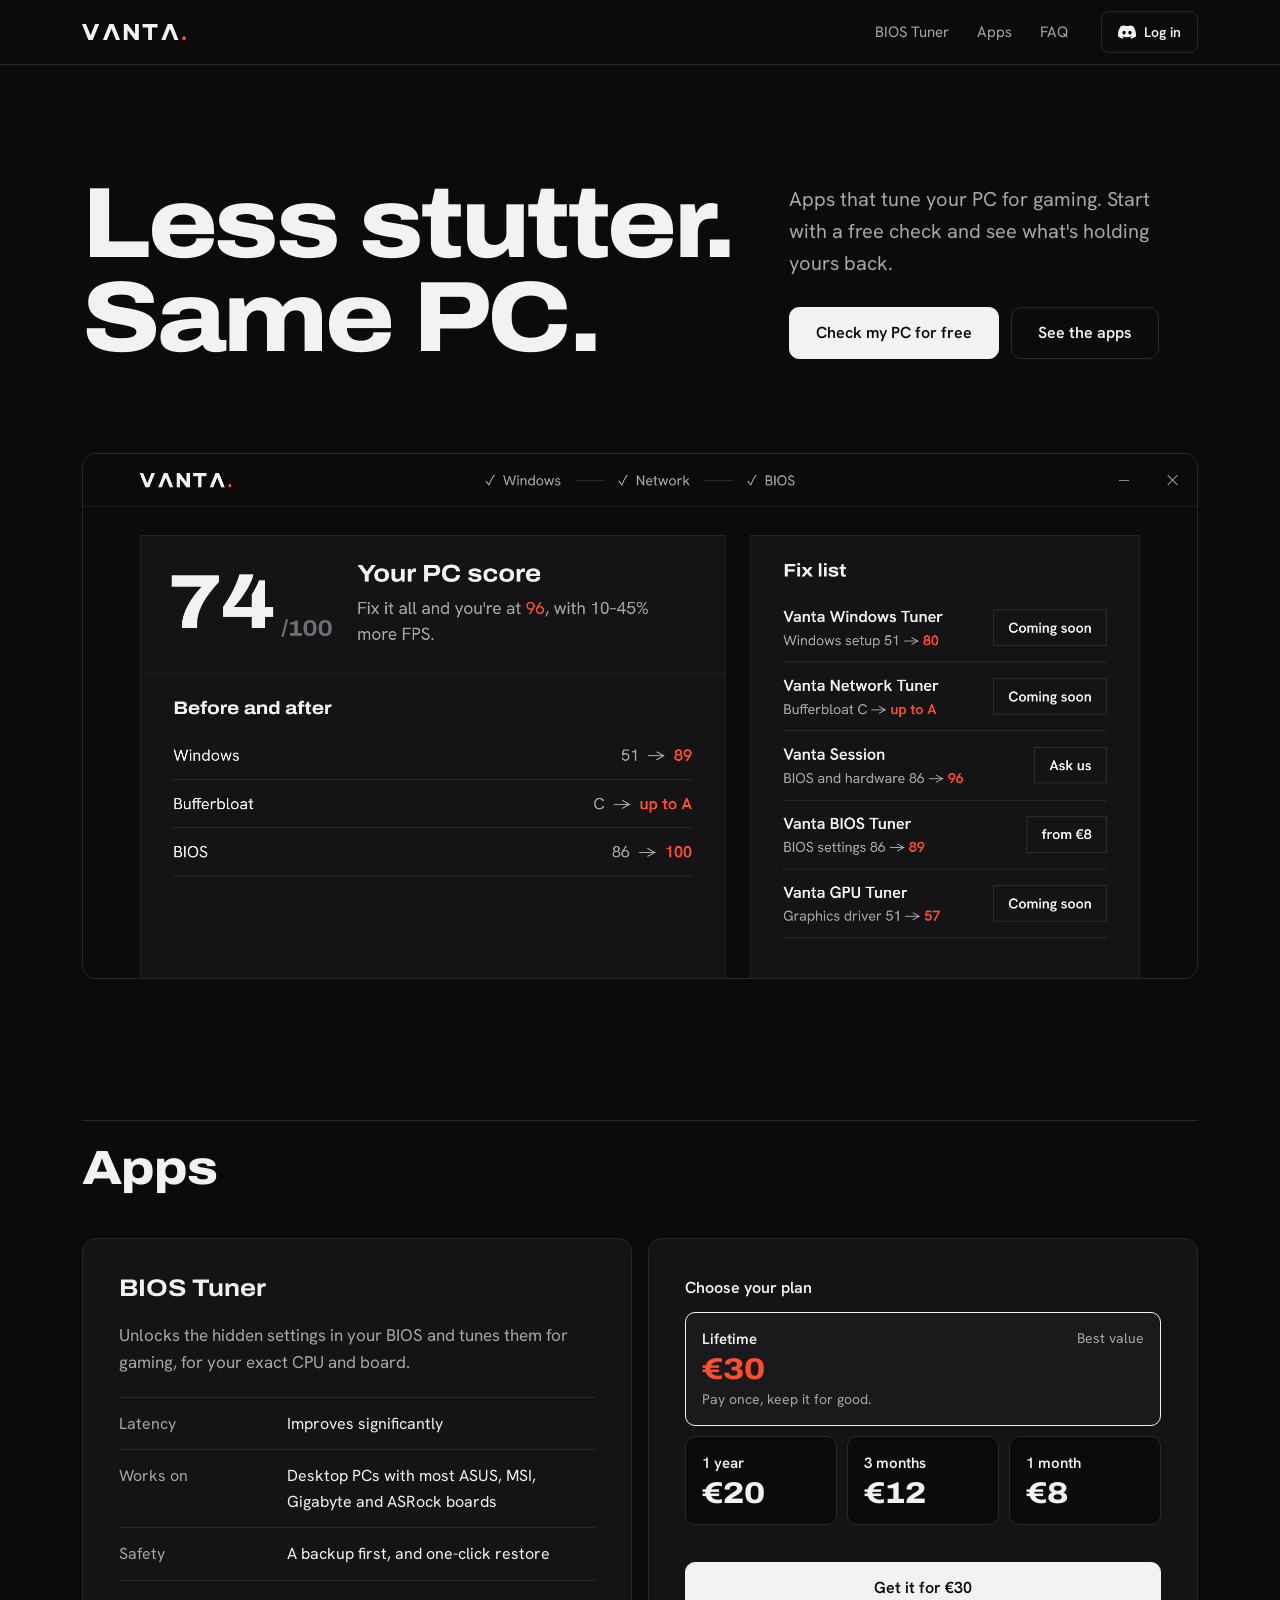
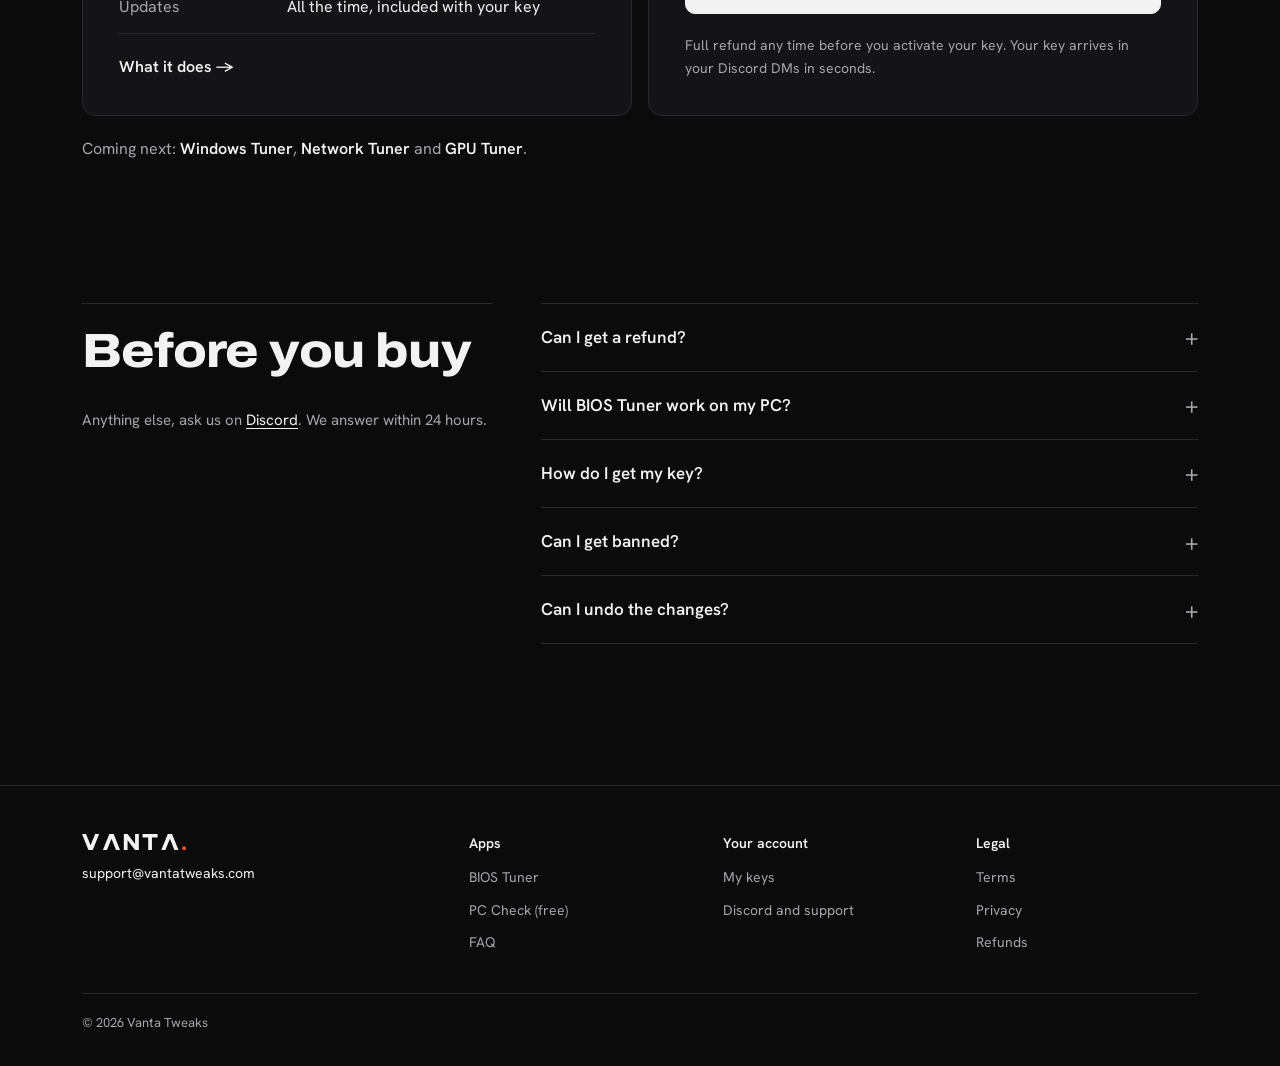
==== index.html @ f8320856 "vantatweaks.com" ====
<!doctype html>
<html lang="en">
<head>
  <meta charset="utf-8">
  <meta name="viewport" content="width=device-width, initial-scale=1">
  <title>Vanta Tweaks: Less stutter. Same PC.</title>
  <meta name="description" content="Vanta tunes your BIOS, Windows and network for gaming. Start with a free check of your PC.">
  <meta name="theme-color" content="#0B0B0C">
  <link rel="canonical" href="https://vantatweaks.com/">
  <meta property="og:type" content="website">
  <meta property="og:site_name" content="Vanta Tweaks">
  <meta property="og:url" content="https://vantatweaks.com/">
  <meta property="og:title" content="Less stutter. Same PC.">
  <meta property="og:description" content="We tune your BIOS, Windows and network for gaming. Free PC Check, BIOS Tuner from €8.">
  <meta property="og:image" content="https://vantatweaks.com/img/og.png">
  <meta property="og:image:width" content="1200">
  <meta property="og:image:height" content="630">
  <meta property="og:image:alt" content="Vanta Tweaks: Less stutter. Same PC.">
  <meta name="twitter:card" content="summary_large_image">
  <link rel="icon" href="/favicon.svg" type="image/svg+xml">
  <link rel="icon" href="/favicon-48.png" sizes="48x48" type="image/png">
  <link rel="apple-touch-icon" href="/apple-touch-icon.png">
  <link rel="preload" href="/fonts/archivo-extrabold.ttf" as="font" type="font/ttf" crossorigin>
  <link rel="stylesheet" href="styles.css?v=16">
  <script type="application/ld+json">
{
 "@context": "https://schema.org",
 "@graph": [
  {
   "@type": "Organization",
   "@id": "https://vantatweaks.com/#org",
   "name": "Vanta Tweaks",
   "url": "https://vantatweaks.com/",
   "logo": "https://vantatweaks.com/apple-touch-icon.png",
   "email": "support@vantatweaks.com",
   "sameAs": [
    "https://discord.gg/vantatweaks"
   ]
  },
  {
   "@type": "WebSite",
   "name": "Vanta Tweaks",
   "url": "https://vantatweaks.com/",
   "publisher": {
    "@id": "https://vantatweaks.com/#org"
   }
  },
  {
   "@type": "SoftwareApplication",
   "name": "Vanta BIOS Tuner",
   "operatingSystem": "Windows 10, Windows 11",
   "applicationCategory": "UtilitiesApplication",
   "description": "Tunes hidden BIOS settings for your exact CPU and board, with a backup and one-click restore.",
   "image": "https://vantatweaks.com/img/bios-tuner.png",
   "publisher": {
    "@id": "https://vantatweaks.com/#org"
   },
   "offers": [
    {
     "@type": "Offer",
     "name": "1 month",
     "price": "8.00",
     "priceCurrency": "EUR",
     "url": "https://vantatweaks.com/#shop"
    },
    {
     "@type": "Offer",
     "name": "3 months",
     "price": "12.00",
     "priceCurrency": "EUR",
     "url": "https://vantatweaks.com/#shop"
    },
    {
     "@type": "Offer",
     "name": "1 year",
     "price": "20.00",
     "priceCurrency": "EUR",
     "url": "https://vantatweaks.com/#shop"
    },
    {
     "@type": "Offer",
     "name": "Lifetime",
     "price": "30.00",
     "priceCurrency": "EUR",
     "url": "https://vantatweaks.com/#shop"
    }
   ]
  },
  {
   "@type": "SoftwareApplication",
   "name": "Vanta PC Check",
   "operatingSystem": "Windows 10, Windows 11",
   "applicationCategory": "UtilitiesApplication",
   "description": "A free check of your Windows setup, network and BIOS for gaming. Reads only, changes nothing.",
   "image": "https://vantatweaks.com/img/pc-check.png",
   "publisher": {
    "@id": "https://vantatweaks.com/#org"
   },
   "offers": {
    "@type": "Offer",
    "price": "0",
    "priceCurrency": "EUR"
   }
  },
  {
   "@type": "FAQPage",
   "mainEntity": [
    {
     "@type": "Question",
     "name": "Can I get a refund?",
     "acceptedAnswer": {
      "@type": "Answer",
      "text": "Yes. Until you activate your key in the app, you get a full refund, no questions asked."
     }
    },
    {
     "@type": "Question",
     "name": "Will BIOS Tuner work on my PC?",
     "acceptedAnswer": {
      "@type": "Answer",
      "text": "It works on desktop PCs with an AMI BIOS, which is most boards from ASUS, MSI, Gigabyte and ASRock. Most laptops lock their BIOS. The free PC Check tells you for sure, or ask us on Discord: we answer within 24 hours."
     }
    },
    {
     "@type": "Question",
     "name": "How do I get my key?",
     "acceptedAnswer": {
      "@type": "Answer",
      "text": "Log in with Discord and pay. Your key arrives in your Discord DMs within seconds, and it's always under \"My keys\" on this site."
     }
    },
    {
     "@type": "Question",
     "name": "Can I get banned?",
     "acceptedAnswer": {
      "@type": "Answer",
      "text": "Our apps change your PC's settings, never your games, and they warn you before any change an anti-cheat cares about."
     }
    },
    {
     "@type": "Question",
     "name": "Can I undo the changes?",
     "acceptedAnswer": {
      "@type": "Answer",
      "text": "Yes. Every app saves a backup before it changes anything and puts it back in one click."
     }
    }
   ]
  }
 ]
}
  </script>
</head>
<body>
<a class="skip" href="#main">Skip to content</a>

<header class="top">
  <div class="wrap top__bar">
    <a class="logo" href="/" aria-label="Vanta Tweaks home"><svg viewBox="0 0 388 60" aria-hidden="true"><path fill="currentColor" d="M0 0H15L32 42L49 0H64L40 60H24Z M102 0H118L142 60H127L110 18L93 60H78Z M156 0H170L198 37V0H212V60H198L170 23V60H156Z M226 0H282V13H261V60H247V13H226Z M320 0H336L360 60H345L328 18L311 60H296Z"/><circle fill="#FF4D2E" cx="381" cy="53" r="7"/></svg></a>
    <nav class="top__nav" aria-label="Main">
      <a href="/bios-tuner">BIOS Tuner</a>
      <a href="#shop">Apps</a>
      <a href="#faq">FAQ</a>
    </nav>
    <div class="who" data-who><button class="btn btn--ghost btn--small btn--discord" type="button" data-login>Log in</button></div>
  </div>
</header>

<main id="main">

  <!-- The promise, then the real app. No frame or effects: the app's own design is the picture. -->
  <section class="wrap hero">
    <h1 class="display">Less stutter.<br>Same PC.</h1>
    <div class="hero__side">
      <p class="lead">Apps that tune your PC for gaming. Start with a free check and see what's holding yours back.</p>
      <div class="hero__actions">
        <a class="btn btn--primary" href="https://github.com/vanta-tweaks/download/releases/latest/download/VantaPCCheck.exe" data-get-check>Check my PC for free</a>
        <a class="btn btn--ghost" href="#shop">See the apps</a>
      </div>
    </div>
    <figure class="shot">
      <img src="img/pc-check.png?v=4" alt="Vanta PC Check on a sample PC: a score of 74 out of 100, before and after for Windows, network and BIOS, and the Vanta app that fixes each part" width="2200" height="1480">
    </figure>
  </section>

  <!-- Shop: what BIOS Tuner is on the left, the plans on the right -->
  <section class="wrap section" id="shop">
    <h2 class="h1 section__title">Apps</h2>
    <div class="buy">
      <div class="box buy__about">
        <h3 class="h2">BIOS Tuner</h3>
        <p>Unlocks the hidden settings in your BIOS and tunes them for gaming, for your exact CPU and board.</p>
        <dl class="facts">
          <div><dt>Latency</dt><dd>Improves significantly</dd></div>
          <div><dt>Works on</dt><dd>Desktop PCs with most ASUS, MSI, Gigabyte and ASRock boards</dd></div>
          <div><dt>Safety</dt><dd>A backup first, and one-click restore</dd></div>
          <div><dt>Updates</dt><dd>All the time, included with your key</dd></div>
        </dl>
        <a class="link" href="/bios-tuner">What it does →</a>
      </div>
      <form class="box buy__plans" data-plans>
        <fieldset class="plans">
          <legend>Choose your plan</legend>
          <label class="plan plan--best">
            <input type="radio" name="plan" value="bios-life" data-price="30" checked>
            <span class="plan__badge">Best value</span>
            <span class="plan__len">Lifetime</span><span class="plan__price">€30</span><span class="plan__sub">Pay once, keep it for good.</span>
          </label>
          <label class="plan">
            <input type="radio" name="plan" value="bios-1y" data-price="20">
            <span class="plan__len">1 year</span><span class="plan__price">€20</span>
          </label>
          <label class="plan">
            <input type="radio" name="plan" value="bios-3m" data-price="12">
            <span class="plan__len">3 months</span><span class="plan__price">€12</span>
          </label>
          <label class="plan">
            <input type="radio" name="plan" value="bios-1m" data-price="8">
            <span class="plan__len">1 month</span><span class="plan__price">€8</span>
          </label>
        </fieldset>
        <a class="btn btn--primary btn--block" href="/buy?sku=bios-life" data-buy>Get it for <span data-total>€30</span></a>
        <p class="buy__note">Full refund any time before you activate your key. Your key arrives in your Discord DMs in seconds.</p>
      </form>
    </div>
    <p class="next-apps">Coming next: <strong>Windows Tuner</strong>, <strong>Network Tuner</strong> and <strong>GPU Tuner</strong>.</p>
  </section>

  <!-- Reviews: buyers leave them with /review in our Discord and staff approve them. Hidden until there's at least one
       approved review (script.js), so the page never shows an empty section. -->
  <section class="wrap section" id="reviews" hidden>
    <h2 class="h1 section__title">Reviews</h2>
    <p class="lead" data-review-summary></p>
    <div class="reviews" data-reviews></div>
  </section>

  <section class="wrap section faq-section" id="faq">
    <div>
      <h2 class="h1 section__title">Before you buy</h2>
      <p class="fine">Anything else, ask us on <a href="https://discord.gg/vantatweaks">Discord</a>. We answer within 24 hours.</p>
    </div>
    <div class="faq">
      <details>
        <summary>Can I get a refund?</summary>
        <p>Yes. Until you activate your key in the app, you get a full refund, no questions asked.</p>
      </details>
      <details>
        <summary>Will BIOS Tuner work on my PC?</summary>
        <p>It works on desktop PCs with an AMI BIOS, which is most boards from ASUS, MSI, Gigabyte and ASRock. Most laptops lock their BIOS. The free PC Check tells you for sure, or ask us on Discord: we answer within 24 hours.</p>
      </details>
      <details>
        <summary>How do I get my key?</summary>
        <p>Log in with Discord and pay. Your key arrives in your Discord DMs within seconds, and it's always under "My keys" on this site.</p>
      </details>
      <details>
        <summary>Can I get banned?</summary>
        <p>Our apps change your PC's settings, never your games, and they warn you before any change an anti-cheat cares about.</p>
      </details>
      <details>
        <summary>Can I undo the changes?</summary>
        <p>Yes. Every app saves a backup before it changes anything and puts it back in one click.</p>
      </details>
    </div>
  </section>

</main>

<!-- On phones: a small bar with the way to buy, once you're past the top and until the shop is on screen -->
<div class="dock" data-dock>
  <span><strong>BIOS Tuner</strong>, lifetime €30</span>
  <a class="btn btn--primary btn--small" href="#shop">See plans</a>
</div>

<footer class="foot">
  <div class="wrap foot__grid">
    <div class="foot__brand">
      <a class="logo" href="/" aria-label="Vanta Tweaks home"><svg viewBox="0 0 388 60" aria-hidden="true"><path fill="currentColor" d="M0 0H15L32 42L49 0H64L40 60H24Z M102 0H118L142 60H127L110 18L93 60H78Z M156 0H170L198 37V0H212V60H198L170 23V60H156Z M226 0H282V13H261V60H247V13H226Z M320 0H336L360 60H345L328 18L311 60H296Z"/><circle fill="#FF4D2E" cx="381" cy="53" r="7"/></svg></a>
      <p><a href="mailto:support@vantatweaks.com">support@vantatweaks.com</a></p>
    </div>
    <nav aria-label="Apps">
      <h2>Apps</h2>
      <a href="/bios-tuner">BIOS Tuner</a>
      <a href="https://github.com/vanta-tweaks/download/releases/latest/download/VantaPCCheck.exe">PC Check (free)</a>
      <a href="/#faq">FAQ</a>
    </nav>
    <nav aria-label="Your account">
      <h2>Your account</h2>
      <a href="/account">My keys</a>
      <a href="https://discord.gg/vantatweaks">Discord and support</a>
    </nav>
    <nav aria-label="Legal">
      <h2>Legal</h2>
      <a href="/terms">Terms</a>
      <a href="/privacy">Privacy</a>
      <a href="/refunds">Refunds</a>
    </nav>
  </div>
  <div class="wrap foot__bar">
    <span>© 2026 Vanta Tweaks</span>
  </div>
</footer>

<!-- On a phone, "Check my PC" explains that it runs on a PC instead of starting a download that can't run -->
<dialog class="sheet" id="on-pc" aria-labelledby="on-pc-title">
  <h2 class="h2" id="on-pc-title">Open this on your Windows PC</h2>
  <p>The PC Check runs on Windows. Open vantatweaks.com on your PC, or join the Discord and get it there.</p>
  <div class="sheet__actions">
    <button class="btn btn--primary" type="button" data-copy>Copy link</button>
    <a class="btn btn--ghost" href="https://discord.gg/vantatweaks">Join Discord</a>
  </div>
  <button class="sheet__close" type="button" aria-label="Close" data-close>×</button>
</dialog>

<script src="auth.js?v=4"></script>
<script src="script.js?v=11" defer></script>
</body>
</html>
---- styles.css ----
/* Vanta Tweaks. The site speaks the apps' language (vanta-design, DESIGN.md): off-black, boxes with clear lines, hairline
   rows, one white main button, and Infrared only for the logo dot and one payoff per screen. No glow, gradients or glass. */
/* The same font files as the apps (fonts/, OFL licensed), served from this site: nothing loads from Google */
@font-face { font-family: "Archivo"; src: url("fonts/archivo-bold.ttf") format("truetype"); font-weight: 700; font-display: swap; }
@font-face { font-family: "Archivo"; src: url("fonts/archivo-extrabold.ttf") format("truetype"); font-weight: 800 900; font-display: swap; }
@font-face { font-family: "Hanken Grotesk"; src: url("fonts/hanken-regular.ttf") format("truetype"); font-weight: 400 500; font-display: swap; }
@font-face { font-family: "Hanken Grotesk"; src: url("fonts/hanken-semibold.ttf") format("truetype"); font-weight: 600 700; font-display: swap; }
:root {
  --void: #0B0B0C;
  --surface: #141416;
  --raised: #1A1A1D;   /* the selected card */
  --line: #2A2A2E;
  --soft: #A6A6AB;     /* secondary text */
  --muted: #8A8A8E;    /* small labels */
  --paper: #F2F2F2;
  --red: #FF4D2E;      /* the logo dot and one payoff per screen, never a warning */
  --ok: #3DDC84;
  --warn: #FFB020;
  --display: "Archivo", system-ui, sans-serif;
  --text: "Hanken Grotesk", system-ui, sans-serif;
  --gutter: 16px;
  --radius: 14px;
  --discord: url("data:image/svg+xml,%3Csvg xmlns='http://www.w3.org/2000/svg' viewBox='0 0 24 24'%3E%3Cpath d='M20.317 4.37a19.79 19.79 0 0 0-4.885-1.515.074.074 0 0 0-.079.037c-.21.375-.444.865-.608 1.25a18.27 18.27 0 0 0-5.487 0 12.64 12.64 0 0 0-.617-1.25.077.077 0 0 0-.079-.037A19.74 19.74 0 0 0 3.677 4.37a.07.07 0 0 0-.032.027C.533 9.046-.32 13.58.099 18.057a.082.082 0 0 0 .031.057 19.9 19.9 0 0 0 5.993 3.03.078.078 0 0 0 .084-.028c.462-.63.874-1.295 1.226-1.994a.076.076 0 0 0-.041-.106 13.1 13.1 0 0 1-1.872-.892.077.077 0 0 1-.008-.128c.126-.094.252-.192.372-.291a.074.074 0 0 1 .078-.01c3.928 1.793 8.18 1.793 12.062 0a.074.074 0 0 1 .078.01c.12.098.246.198.373.292a.077.077 0 0 1-.006.127 12.3 12.3 0 0 1-1.873.892.077.077 0 0 0-.041.107c.36.698.772 1.362 1.225 1.993a.076.076 0 0 0 .084.028 19.84 19.84 0 0 0 6.002-3.03.077.077 0 0 0 .032-.054c.5-5.177-.838-9.674-3.549-13.66a.061.061 0 0 0-.031-.03zM8.02 15.33c-1.183 0-2.157-1.085-2.157-2.419 0-1.333.956-2.419 2.157-2.419 1.21 0 2.176 1.096 2.157 2.42 0 1.333-.956 2.418-2.157 2.418zm7.975 0c-1.183 0-2.157-1.085-2.157-2.419 0-1.333.955-2.419 2.157-2.419 1.21 0 2.176 1.096 2.157 2.42 0 1.333-.946 2.418-2.157 2.418z'/%3E%3C/svg%3E");
}
@media (min-width: 600px) { :root { --gutter: 32px; } }

*, *::before, *::after { box-sizing: border-box; }
[hidden] { display: none !important; }
html { scroll-behavior: smooth; scroll-padding-top: 80px; }
body {
  margin: 0;
  background: var(--void);
  color: var(--paper);
  font: 400 16px/1.6 var(--text);
  -webkit-font-smoothing: antialiased;
  overflow-x: hidden;
}
h1, h2, h3, p, ul, ol, dl, dd, figure, fieldset { margin: 0; }
img { display: block; max-width: 100%; height: auto; }
a { color: inherit; text-decoration: none; }
:focus-visible { outline: 2px solid var(--paper); outline-offset: 3px; border-radius: 6px; }

.wrap { width: 100%; max-width: 1180px; margin: 0 auto; padding: 0 var(--gutter); }
.skip { position: absolute; left: -999px; top: 8px; z-index: 50; background: var(--paper); color: var(--void); padding: 8px 12px; }
.skip:focus { left: 8px; }

/* Type: Archivo SemiExpanded for headings and big numbers, Hanken Grotesk for everything else */
.display, .h1, .h2, .h3, .plan__price { font-family: var(--display); font-stretch: 112%; }
.display { font-weight: 900; font-size: clamp(54px, 9vw, 100px); line-height: .94; letter-spacing: -.035em; }
.h1 { font-weight: 800; font-size: clamp(30px, 4.2vw, 48px); line-height: 1.05; letter-spacing: -.02em; text-wrap: balance; }
.h2 { font-weight: 700; font-size: 24px; line-height: 1.15; }
.h3 { font-weight: 700; font-size: 20px; line-height: 1.2; }
.lead { font-size: clamp(17px, 1.6vw, 20px); color: var(--soft); max-width: 34em; text-wrap: pretty; }
.eyebrow { font-size: 15px; color: var(--soft); }
.fine { color: var(--soft); font-size: 15px; }
.link { color: var(--paper); font-weight: 600; }
.link:hover { text-decoration: underline; text-underline-offset: 4px; }

/* Buttons: one white main button per screen, like the apps */
.btn {
  display: inline-flex; align-items: center; justify-content: center; gap: 8px;
  min-height: 52px; padding: 0 26px; border-radius: 10px;
  font: 600 16px/1 var(--text); white-space: nowrap;
  border: 1px solid var(--line); cursor: pointer; color: var(--paper); background: none;
  transition: background .15s, border-color .15s, transform .1s;
}
.btn:active { transform: translateY(1px); }
.btn--primary { background: var(--paper); border-color: var(--paper); color: var(--void); }
.btn--primary:hover { background: #fff; border-color: #fff; }
.btn--ghost:hover { border-color: var(--soft); }
.btn--small { min-height: 42px; padding: 0 16px; font-size: 14px; border-radius: 8px; }
.btn--block { display: flex; width: 100%; }
.btn--discord::before { content: ""; width: 18px; height: 18px; flex: none; background: currentColor;
  -webkit-mask: var(--discord) center / contain no-repeat; mask: var(--discord) center / contain no-repeat; }

/* Header */
.top { position: sticky; top: 0; z-index: 20; background: var(--void); border-bottom: 1px solid var(--line); }
.top__bar { display: flex; align-items: center; gap: 32px; height: 64px; }
.logo { margin-right: auto; display: block; color: var(--paper); }
.logo svg { display: block; width: 104px; height: auto; }
.top__nav { display: none; gap: 28px; color: var(--soft); font-size: 15px; }
.top__nav a:hover { color: var(--paper); }
@media (min-width: 860px) { .top__nav { display: flex; } }

/* Logged in: your Discord name and a small menu */
.who { position: relative; }
.me { display: flex; align-items: center; gap: 10px; height: 42px; padding: 0 14px 0 6px; border: 1px solid var(--line); border-radius: 999px;
  background: var(--surface); color: var(--paper); font: 600 14px var(--text); cursor: pointer; }
.me:hover, .me[aria-expanded="true"] { border-color: var(--soft); }
.me img { width: 30px; height: 30px; border-radius: 50%; }
.me span { max-width: 14ch; overflow: hidden; text-overflow: ellipsis; white-space: nowrap; }
.menu { position: absolute; right: 0; top: calc(100% + 8px); min-width: 190px; padding: 6px; display: grid;
  border: 1px solid var(--line); border-radius: 12px; background: var(--raised); }
.menu a, .menu button { padding: 10px 12px; border: 0; border-radius: 8px; background: none; color: var(--paper); font: 500 15px var(--text); text-align: left; cursor: pointer; }
.menu a:hover, .menu button:hover { background: var(--surface); }
.menu button { color: var(--soft); }

/* Home: the promise, left-aligned, then the real app at full width. The app's own design is the picture. */
.hero { padding-top: clamp(56px, 9vw, 112px); display: grid; gap: 24px; }
.hero__side { display: grid; gap: 28px; justify-items: start; }
.hero .lead { max-width: 30em; }
.hero__actions { display: flex; flex-wrap: wrap; gap: 12px; }
.shot { margin-top: clamp(32px, 5vw, 64px); border: 1px solid var(--line); border-radius: var(--radius); overflow: hidden; background: var(--surface); }
/* cut just under the app's lists: its empty lower half and the Back bar add nothing here */
@media (min-width: 700px) { .shot { aspect-ratio: 2.12; } .shot img { width: 100%; height: 100%; object-fit: cover; object-position: top; } }
/* wide screens: the headline on the left, the sentence and buttons on the right, sitting on its last line */
@media (min-width: 1240px) {
  .hero { grid-template-columns: auto 1fr; column-gap: 56px; align-items: end; }
  .hero__side { padding-bottom: 6px; }
  .shot { grid-column: 1 / -1; }
}
@media (max-width: 699px) {
  .hero__actions { width: 100%; }
  .hero__actions .btn { flex: 1 1 100%; }
  /* on a phone, the score half of the app at a size you can read */
  .shot { aspect-ratio: 1.08; }
  .shot img { width: 190%; max-width: none; }
}
.thanks .hero__actions { justify-content: center; }

/* Sections: a hairline across, the title under it, everything on the same left edge */
.section { padding-top: clamp(88px, 11vw, 144px); }
.section__title { padding-top: 22px; border-top: 1px solid var(--line); margin-bottom: clamp(28px, 4vw, 44px); }

/* Shop: two boxes that start and end on the same lines, like the apps' result screen */
.buy { display: grid; gap: 16px; }
@media (min-width: 960px) { .buy { grid-template-columns: 1fr 1fr; } }
.buy > .box { padding: clamp(24px, 3vw, 36px); display: flex; flex-direction: column; gap: 20px; }
.buy__about > p { color: var(--soft); font-size: 17px; max-width: 30em; }
.buy__about .link { margin-top: auto; }
.facts > div { display: grid; grid-template-columns: 9.5em 1fr; gap: 16px; padding: 13px 0; border-bottom: 1px solid var(--line); }
.facts > div:first-child { border-top: 1px solid var(--line); }
.facts dt { color: var(--soft); }
@media (max-width: 480px) { .facts > div { grid-template-columns: 1fr; gap: 2px; } }
.plans { border: 0; padding: 0; display: grid; grid-template-columns: repeat(3, 1fr); gap: 10px; min-width: 0; }
.plans legend { padding: 0; margin-bottom: 12px; font-weight: 600; }
.plan { position: relative; display: grid; gap: 2px; padding: 14px 16px; border: 1px solid var(--line); border-radius: 10px; background: var(--void);
  cursor: pointer; transition: border-color .15s, background .15s; }
.plan--best { grid-column: 1 / -1; }   /* lifetime leads, the shorter plans sit under it */
.plan:hover { border-color: var(--soft); }
.plan input { position: absolute; opacity: 0; pointer-events: none; }
.plan:has(input:checked) { border-color: var(--paper); background: var(--raised); }
.plan:has(input:checked) .plan__price { color: var(--red); }   /* the payoff: what you'll pay */
.plan:has(input:focus-visible) { outline: 2px solid var(--paper); outline-offset: 3px; }
.plan__len { font-weight: 600; font-size: 15px; }
.plan__price { font-weight: 800; font-size: 30px; line-height: 1.1; transition: color .15s; }
.plan__sub { font-size: 14px; color: var(--soft); }
.plan__badge { position: absolute; top: 14px; right: 16px; font-size: 14px; color: var(--soft); }
.buy__plans .btn { margin-top: auto; gap: .3em; }
.buy__note { color: var(--soft); font-size: 14px; }
.pop { display: inline-block; animation: pop .35s ease; }
@keyframes pop { 40% { transform: scale(1.15); } }
@media (max-width: 480px) { .plan { padding: 12px; } .plan__price { font-size: 24px; } .plan--best .plan__price { font-size: 30px; } }
.next-apps { margin-top: 20px; color: var(--soft); }
.next-apps strong { color: var(--paper); font-weight: 600; }

/* FAQ: the title on the left, plain rows on the right */
.faq-section { display: grid; }
@media (min-width: 960px) { .faq-section { grid-template-columns: 1fr 1.6fr; column-gap: 48px; align-items: start; } }
.faq-section .fine { margin-top: -12px; margin-bottom: 28px; }
.faq-section .fine a { color: var(--paper); text-decoration: underline; text-underline-offset: 3px; }
.faq details { border-bottom: 1px solid var(--line); }
.faq details:first-child { border-top: 1px solid var(--line); }
.faq summary { display: flex; justify-content: space-between; align-items: center; gap: 16px; padding: 20px 0; cursor: pointer; list-style: none; font-weight: 600; font-size: 17px; }
.faq summary::-webkit-details-marker { display: none; }
.faq summary::after { content: "+"; flex: none; font: 400 24px/1 var(--text); color: var(--soft); transition: transform .2s; }
.faq details[open] summary::after { transform: rotate(45deg); }
.faq details p { padding: 0 0 22px; color: var(--soft); max-width: 40em; }

/* Boxes */
.box { background: var(--surface); border: 1px solid var(--line); border-radius: var(--radius); }

/* Reviews from /review in our Discord, approved by staff */
.reviews { display: grid; gap: 16px; }
@media (min-width: 760px) { .reviews { grid-template-columns: repeat(3, 1fr); } }
.review { margin: 0; padding: 24px; display: grid; gap: 12px; align-content: start; }
.review__stars { color: var(--paper); letter-spacing: .1em; font-size: 18px; }
.review blockquote { margin: 0; font-size: 16px; }
.review figcaption { color: var(--soft); }

/* Footer */
.foot { margin-top: clamp(88px, 11vw, 144px); border-top: 1px solid var(--line); color: var(--soft); font-size: 14px; }
.foot a:hover { color: var(--paper); }
.foot__grid { display: grid; gap: 32px; padding-top: 48px; padding-bottom: 40px; }
.foot__brand { display: grid; gap: 12px; align-content: start; max-width: 300px; }
.foot__brand a:not(.logo) { color: var(--paper); }
.foot nav { display: grid; gap: 10px; align-content: start; }
.foot nav h2 { margin: 0 0 4px; font: 600 14px var(--text); color: var(--paper); }
.foot__bar { display: flex; flex-wrap: wrap; justify-content: space-between; gap: 8px 16px; padding-top: 20px; padding-bottom: 32px; font-size: 13px;
  background: linear-gradient(var(--line), var(--line)) var(--gutter) 0 / calc(100% - 2 * var(--gutter)) 1px no-repeat; }
@media (min-width: 700px) { .foot__grid { grid-template-columns: 1.6fr 1fr 1fr 1fr; } }

/* Phone: "Open this on your PC" sheet */
.sheet { width: min(420px, calc(100% - 32px)); padding: 28px 24px 24px; border: 1px solid var(--line); border-radius: var(--radius); background: var(--surface); color: var(--paper); }
.sheet::backdrop { background: rgba(0, 0, 0, .7); }
.sheet p { margin-top: 10px; color: var(--soft); }
.sheet__actions { display: grid; gap: 10px; margin-top: 22px; }
.sheet__close { position: absolute; top: 10px; right: 12px; width: 36px; height: 36px; border: 0; background: none; color: var(--soft); font-size: 24px; cursor: pointer; }

/* On phones: a bar with the way to buy, after the top and until the shop is on screen (script.js) */
.dock { position: fixed; left: 12px; right: 12px; bottom: 12px; z-index: 30; display: flex; align-items: center; justify-content: space-between; gap: 12px;
  padding: 10px 10px 10px 16px; border: 1px solid var(--line); border-radius: 14px; background: var(--raised);
  font-size: 15px; color: var(--soft); transform: translateY(calc(100% + 24px)); visibility: hidden; transition: transform .3s ease, visibility .3s; }
.dock strong { color: var(--paper); }
.dock--on { transform: none; visibility: visible; }
@media (min-width: 700px) { .dock { display: none; } }

@media (prefers-reduced-motion: reduce) {
  html { scroll-behavior: auto; }
  .pop, .spinner { animation: none; }
}

/* Text pages: legal, and the explainers */
.prose { max-width: 720px; margin: 0 auto; padding-top: clamp(48px, 8vw, 96px); }
.prose h1 { margin-bottom: 8px; }
.prose h2 { font-family: var(--display); font-stretch: 112%; font-weight: 700; font-size: 20px; margin: 36px 0 10px; }
.prose p, .prose li { color: var(--soft); }
.prose p + p { margin-top: 12px; }
.prose ul { padding-left: 20px; display: grid; gap: 6px; margin-top: 10px; }
.prose strong { color: var(--paper); font-weight: 600; }
.prose a { color: var(--paper); text-decoration: underline; text-underline-offset: 3px; }
.prose .updated { color: var(--muted); font-size: 14px; }
/* An explainer, made to be read: bigger, brighter text than the legal pages */
.prose--read h2 { font-size: 24px; margin-top: 48px; }
.prose--read p { color: #C9C9CD; font-size: 18px; line-height: 1.7; }
.prose--read .intro { color: var(--paper); font-size: clamp(20px, 2.2vw, 24px); line-height: 1.5; margin-top: 16px; }
.prose--read .next-link { margin-top: 48px; font-weight: 600; }

/* Breadcrumbs on the inner pages */
.crumbs { display: flex; gap: 8px; margin-bottom: 20px; font-size: 14px; color: var(--soft); }
.crumbs a:hover { color: var(--paper); }
.crumbs [aria-current] { color: var(--paper); }

/* Buy and thank-you pages */
.thanks { max-width: 640px; margin: 0 auto; padding-top: clamp(56px, 9vw, 112px); text-align: center; }
.thanks > div { display: grid; gap: 18px; justify-items: center; }
.keybox { display: flex; align-items: center; gap: 12px; width: 100%; padding: 12px 12px 12px 18px; border: 1px solid var(--line); border-radius: 12px; background: var(--surface); }
.keybox code { flex: 1; font: 600 clamp(15px, 3.6vw, 19px)/1.3 ui-monospace, Consolas, monospace; letter-spacing: .04em; text-align: left; overflow-wrap: anywhere; }
.thanks .ends { color: var(--soft); font-size: 15px; }
.thanks .next { color: var(--soft); margin: 4px 0 8px; }
.thanks .next strong { color: var(--paper); }
.thanks .lead code { color: var(--paper); }
.spinner { width: 28px; height: 28px; border: 3px solid var(--line); border-top-color: var(--paper); border-radius: 50%; animation: spin .8s linear infinite; }
@keyframes spin { to { transform: rotate(360deg); } }
.plan-line { margin-top: -8px; font: 800 22px var(--display); font-stretch: 112%; color: var(--red); }
.agree { display: flex; gap: 12px; max-width: 30em; padding: 14px 16px; text-align: left; font-size: 15px; color: var(--soft);
  border: 1px solid var(--line); border-radius: 12px; background: var(--surface); cursor: pointer; transition: border-color .15s; }
.agree input { flex: none; width: 18px; height: 18px; margin: 2px 0 0; accent-color: var(--paper); cursor: pointer; }
.agree a { color: var(--paper); text-decoration: underline; text-underline-offset: 3px; }
.agree--need { border-color: var(--warn); }

/* My keys */
.account { max-width: 760px; margin: 0 auto; padding-top: clamp(48px, 8vw, 88px); display: grid; gap: 24px; }
.account__head { display: flex; align-items: center; gap: 18px; }
.account__head img { width: 64px; height: 64px; border-radius: 50%; border: 1px solid var(--line); }
.account__head p { color: var(--soft); }
.keys { display: grid; gap: 14px; }
.keycard { padding: 24px; display: grid; gap: 14px; }
.keycard__top { display: flex; flex-wrap: wrap; align-items: center; justify-content: space-between; gap: 10px; }
.keycard__ends { color: var(--soft); font-size: 15px; }
.keycard__actions { display: flex; flex-wrap: wrap; gap: 8px; }
.keycard__hint { color: var(--soft); font-size: 14px; }
.status { font-size: 14px; font-weight: 600; padding: 3px 10px; border-radius: 999px; border: 1px solid var(--line); color: var(--soft); }
.status--on { color: var(--ok); border-color: rgba(61, 220, 132, .35); }
.banner { display: flex; flex-wrap: wrap; align-items: center; justify-content: space-between; gap: 12px; padding: 16px 20px;
  border: 1px solid rgba(255, 176, 32, .4); border-radius: 12px; background: rgba(255, 176, 32, .06); color: var(--paper); }
.empty { padding: 32px 24px; display: grid; gap: 14px; justify-items: center; text-align: center; }
.empty p { color: var(--soft); }
.center { display: grid; gap: 18px; justify-items: center; text-align: center; }
.stack { display: grid; gap: 24px; }
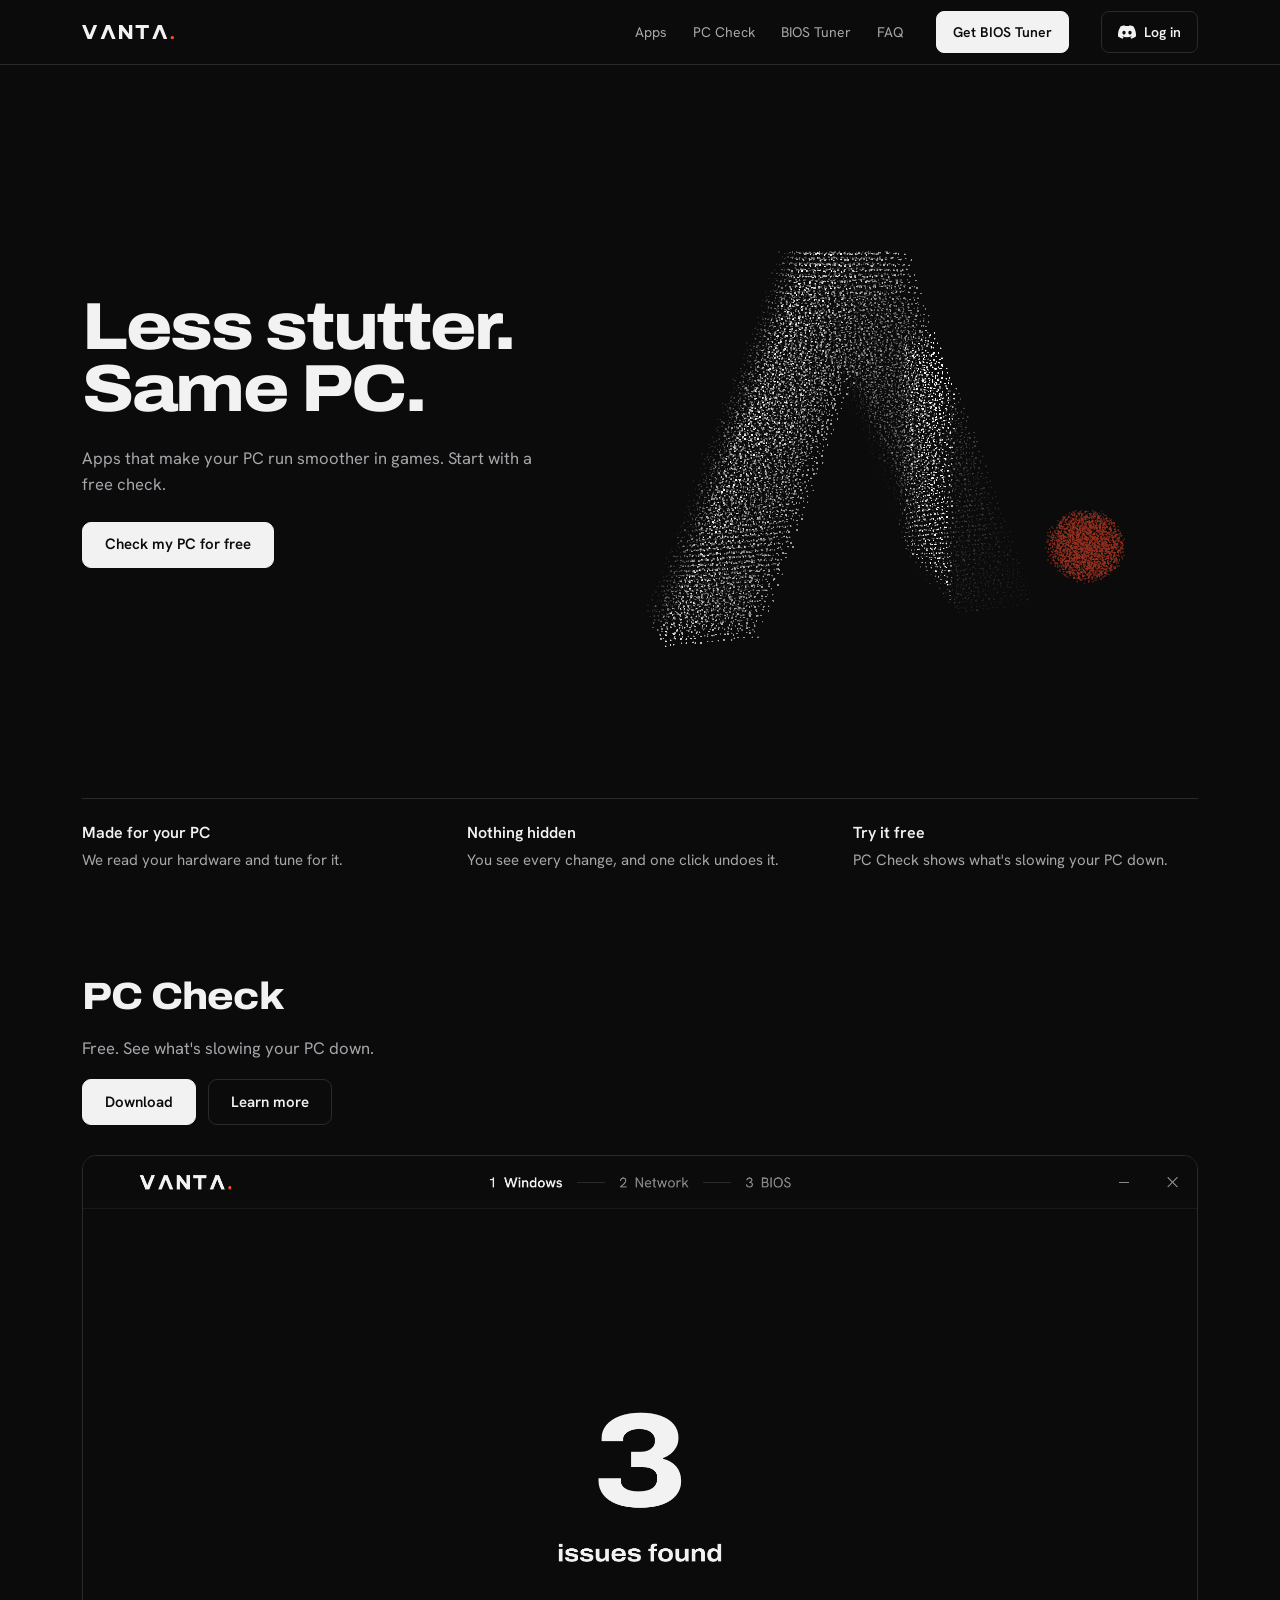
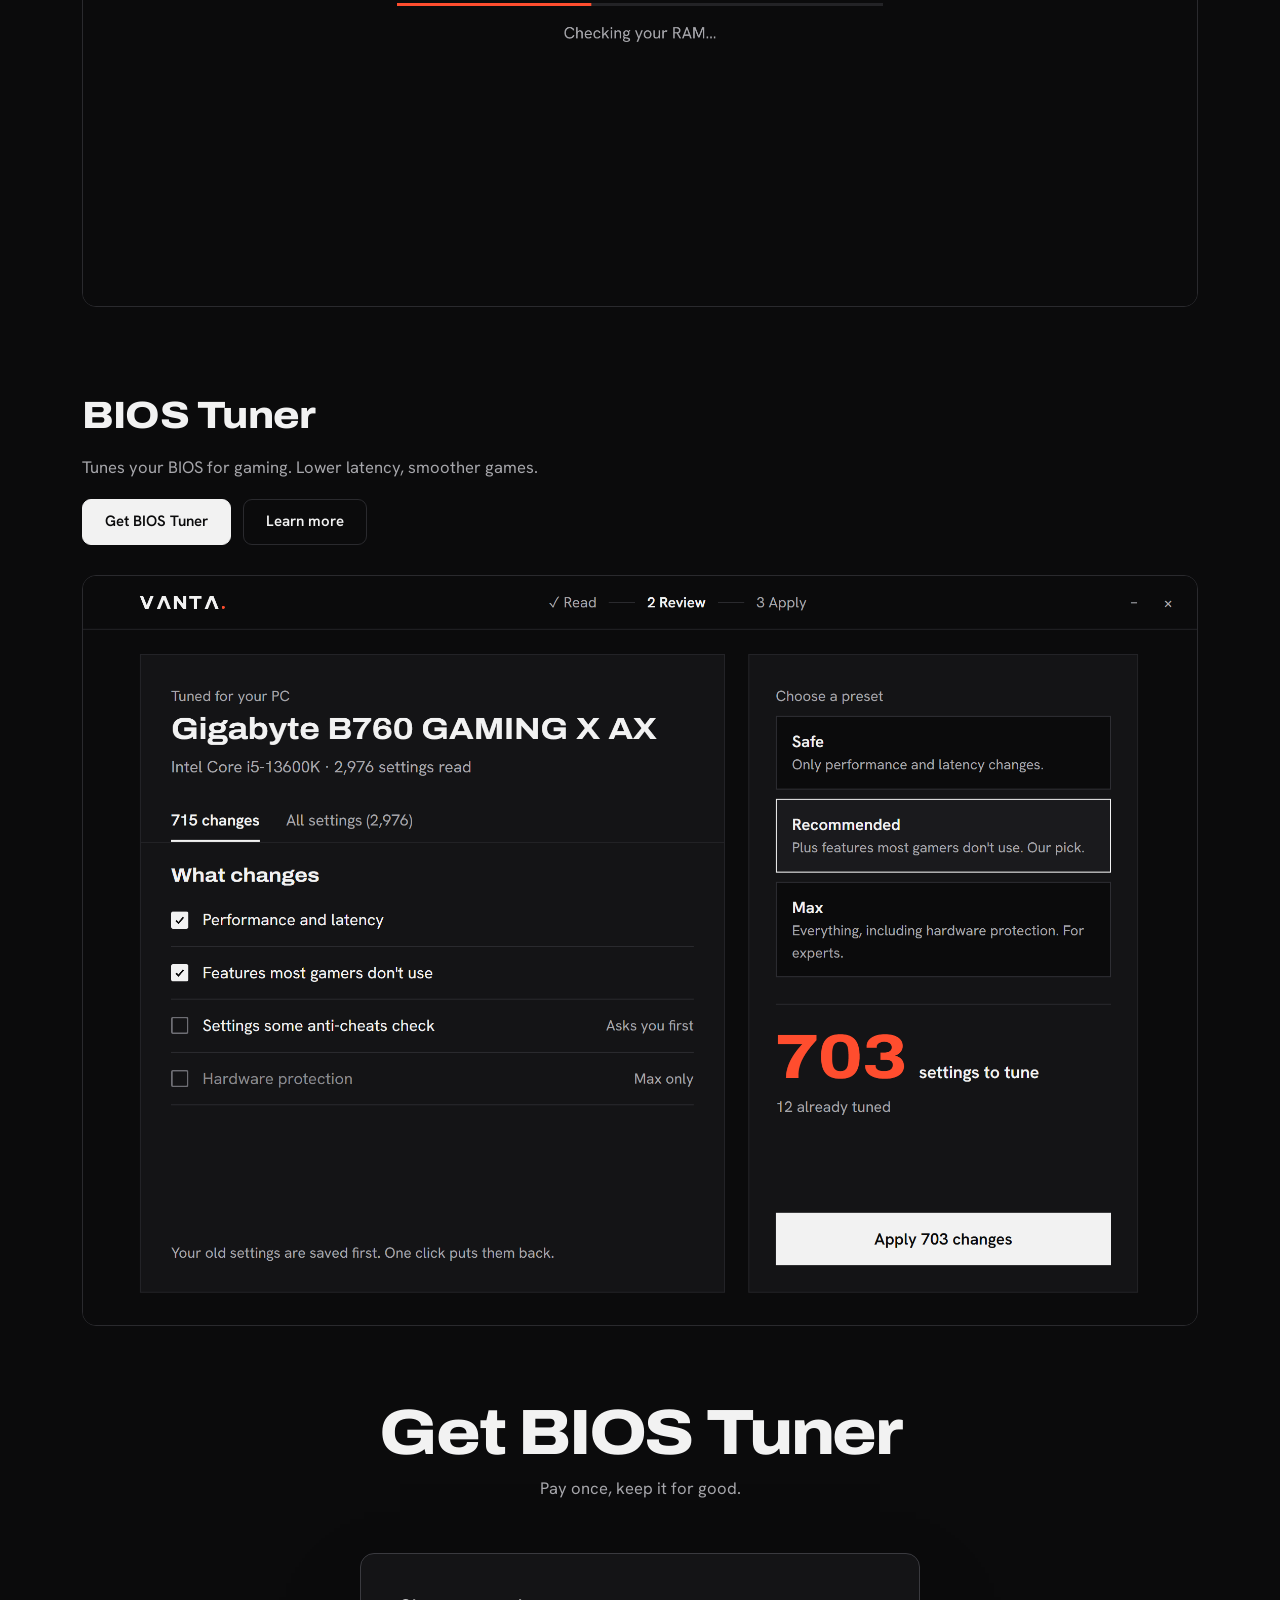
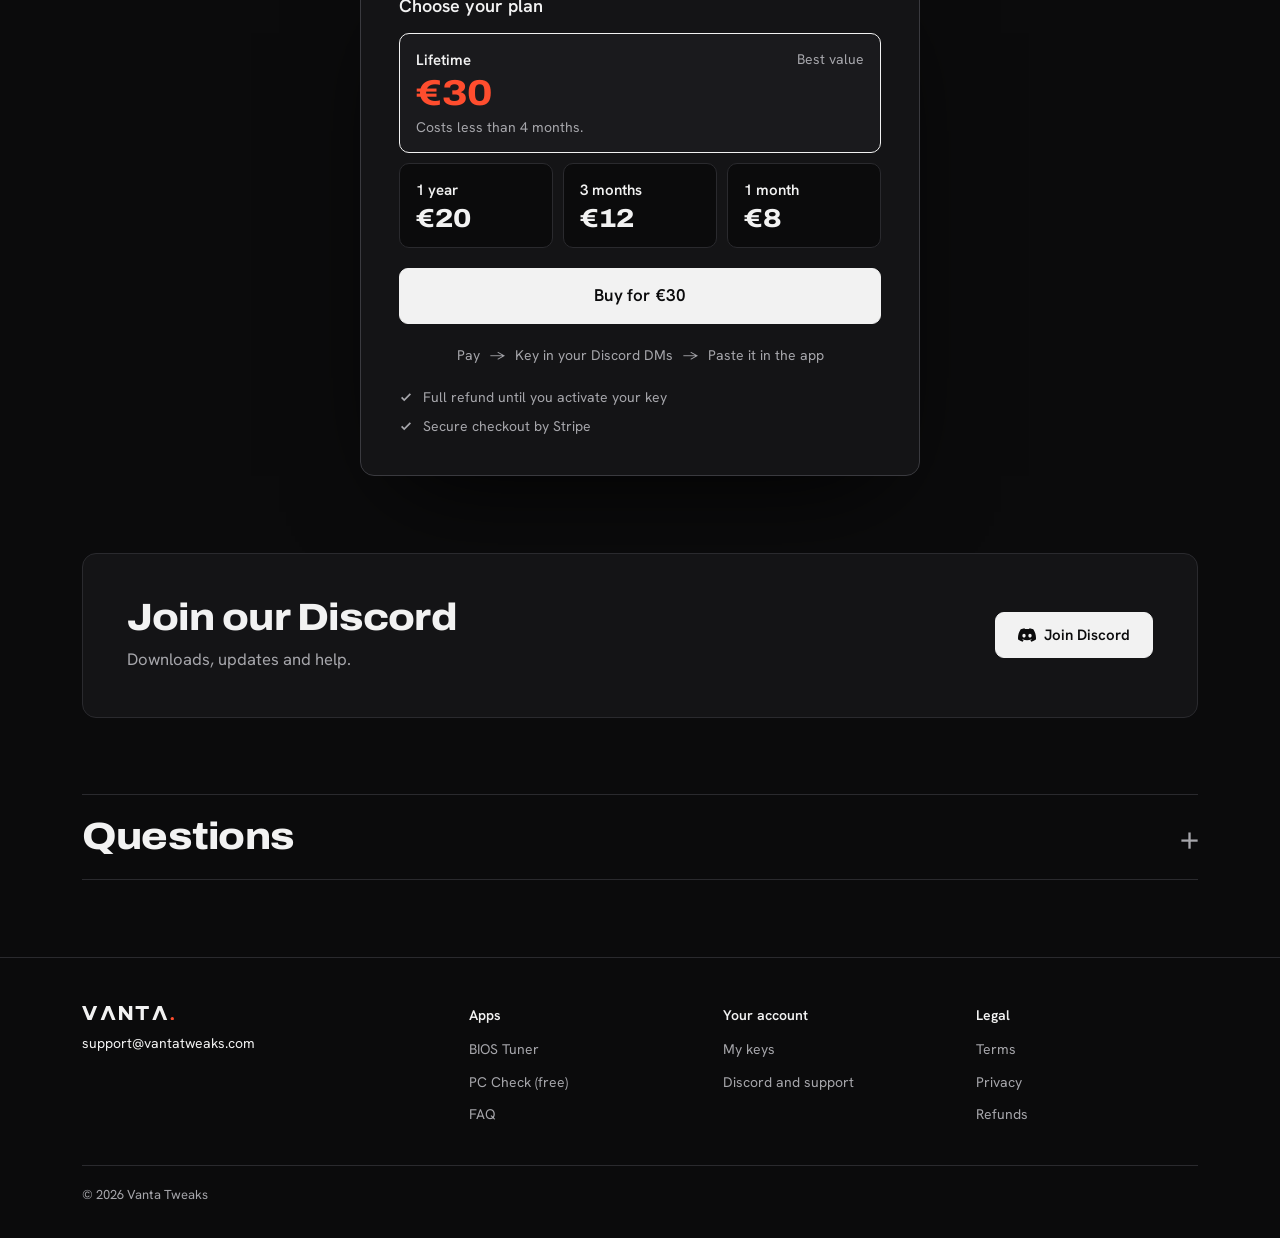
==== commit 5e354f86: "vantatweaks.com" ====
--- a/index.html
+++ b/index.html
@@ -4,15 +4,15 @@
   <meta charset="utf-8">
   <meta name="viewport" content="width=device-width, initial-scale=1">
   <title>Vanta Tweaks: Less stutter. Same PC.</title>
-  <meta name="description" content="Vanta tunes your BIOS, Windows and network for gaming. Start with a free check of your PC.">
+  <meta name="description" content="Apps that make your PC run smoother in games. Start with a free check.">
   <meta name="theme-color" content="#0B0B0C">
   <link rel="canonical" href="https://vantatweaks.com/">
   <meta property="og:type" content="website">
   <meta property="og:site_name" content="Vanta Tweaks">
   <meta property="og:url" content="https://vantatweaks.com/">
   <meta property="og:title" content="Less stutter. Same PC.">
-  <meta property="og:description" content="We tune your BIOS, Windows and network for gaming. Free PC Check, BIOS Tuner from €8.">
-  <meta property="og:image" content="https://vantatweaks.com/img/og.png">
+  <meta property="og:description" content="Apps that tune your PC for gaming. Start with a free check and see what's holding yours back.">
+  <meta property="og:image" content="https://vantatweaks.com/img/og.png?v=2">
   <meta property="og:image:width" content="1200">
   <meta property="og:image:height" content="630">
   <meta property="og:image:alt" content="Vanta Tweaks: Less stutter. Same PC.">
@@ -21,7 +21,7 @@
   <link rel="icon" href="/favicon-48.png" sizes="48x48" type="image/png">
   <link rel="apple-touch-icon" href="/apple-touch-icon.png">
   <link rel="preload" href="/fonts/archivo-extrabold.ttf" as="font" type="font/ttf" crossorigin>
-  <link rel="stylesheet" href="styles.css?v=16">
+  <link rel="stylesheet" href="styles.css?v=42">
   <script type="application/ld+json">
 {
  "@context": "https://schema.org",
@@ -50,7 +50,7 @@
    "name": "Vanta BIOS Tuner",
    "operatingSystem": "Windows 10, Windows 11",
    "applicationCategory": "UtilitiesApplication",
-   "description": "Tunes hidden BIOS settings for your exact CPU and board, with a backup and one-click restore.",
+   "description": "Reads all of your BIOS settings, including hidden ones, and tunes the ones that matter for gaming for your CPU, with a backup and one-click restore.",
    "image": "https://vantatweaks.com/img/bios-tuner.png",
    "publisher": {
     "@id": "https://vantatweaks.com/#org"
@@ -107,26 +107,10 @@
    "mainEntity": [
     {
      "@type": "Question",
-     "name": "Can I get a refund?",
+     "name": "Is it safe?",
      "acceptedAnswer": {
       "@type": "Answer",
-      "text": "Yes. Until you activate your key in the app, you get a full refund, no questions asked."
-     }
-    },
-    {
-     "@type": "Question",
-     "name": "Will BIOS Tuner work on my PC?",
-     "acceptedAnswer": {
-      "@type": "Answer",
-      "text": "It works on desktop PCs with an AMI BIOS, which is most boards from ASUS, MSI, Gigabyte and ASRock. Most laptops lock their BIOS. The free PC Check tells you for sure, or ask us on Discord: we answer within 24 hours."
-     }
-    },
-    {
-     "@type": "Question",
-     "name": "How do I get my key?",
-     "acceptedAnswer": {
-      "@type": "Answer",
-      "text": "Log in with Discord and pay. Your key arrives in your Discord DMs within seconds, and it's always under \"My keys\" on this site."
+      "text": "Yes. Nothing changes until you say so, and one click puts it all back."
      }
     },
     {
@@ -134,15 +118,23 @@
      "name": "Can I get banned?",
      "acceptedAnswer": {
       "@type": "Answer",
-      "text": "Our apps change your PC's settings, never your games, and they warn you before any change an anti-cheat cares about."
+      "text": "No. We change your PC's settings, never your games."
      }
     },
     {
      "@type": "Question",
-     "name": "Can I undo the changes?",
+     "name": "Will it work on my PC?",
      "acceptedAnswer": {
       "@type": "Answer",
-      "text": "Yes. Every app saves a backup before it changes anything and puts it back in one click."
+      "text": "Most desktop PCs, yes. PC Check tells you for sure."
+     }
+    },
+    {
+     "@type": "Question",
+     "name": "Can I get a refund?",
+     "acceptedAnswer": {
+      "@type": "Answer",
+      "text": "Yes, until you activate your key."
      }
     }
    ]
@@ -150,6 +142,7 @@
  ]
 }
   </script>
+  <script>document.documentElement.classList.add('js')</script>
 </head>
 <body>
 <a class="skip" href="#main">Skip to content</a>
@@ -158,53 +151,75 @@
   <div class="wrap top__bar">
     <a class="logo" href="/" aria-label="Vanta Tweaks home"><svg viewBox="0 0 388 60" aria-hidden="true"><path fill="currentColor" d="M0 0H15L32 42L49 0H64L40 60H24Z M102 0H118L142 60H127L110 18L93 60H78Z M156 0H170L198 37V0H212V60H198L170 23V60H156Z M226 0H282V13H261V60H247V13H226Z M320 0H336L360 60H345L328 18L311 60H296Z"/><circle fill="#FF4D2E" cx="381" cy="53" r="7"/></svg></a>
     <nav class="top__nav" aria-label="Main">
+      <a href="/#apps">Apps</a>
+      <a href="/pc-check">PC Check</a>
       <a href="/bios-tuner">BIOS Tuner</a>
-      <a href="#shop">Apps</a>
-      <a href="#faq">FAQ</a>
+      <a href="/#faq">FAQ</a>
     </nav>
+    <a class="btn btn--primary btn--small top__buy" href="/#shop">Get BIOS Tuner</a>
     <div class="who" data-who><button class="btn btn--ghost btn--small btn--discord" type="button" data-login>Log in</button></div>
   </div>
 </header>
 
 <main id="main">
 
-  <!-- The promise, then the real app. No frame or effects: the app's own design is the picture. -->
-  <section class="wrap hero">
-    <h1 class="display">Less stutter.<br>Same PC.</h1>
-    <div class="hero__side">
-      <p class="lead">Apps that tune your PC for gaming. Start with a free check and see what's holding yours back.</p>
+  <!-- One full screen: what we do, and the Vanta mark in 3D (hero.js). The apps are one scroll away. -->
+  <section class="hero">
+    <canvas class="mark" data-mark aria-hidden="true"></canvas>
+    <div class="wrap hero__grid">
+      <div class="hero__text">
+        <h1 class="display">Less stutter.<br>Same PC.</h1>
+        <p class="lead">Apps that make your PC run smoother in games. Start with a free check.</p>
+        <div class="hero__actions">
+          <a class="btn btn--primary" href="https://github.com/vanta-tweaks/download/releases/latest/download/VantaPCCheck.exe" data-get-check>Check my PC for free</a>
+        </div>
+      </div>
+      <div class="mark-spot" data-mark-spot></div>
+    </div>
+    <!-- Why us, at the foot of the first screen. We never name competitors. -->
+    <ul class="wrap points" aria-label="Why Vanta Tweaks">
+      <li><strong>Made for your PC</strong>We read your hardware and tune for it.</li>
+      <li><strong>Nothing hidden</strong>You see every change, and one click undoes it.</li>
+      <li><strong>Try it free</strong>PC Check shows what's slowing your PC down.</li>
+    </ul>
+  </section>
+
+  <!-- The apps: a name, one line, buttons and a big picture each. The details live on each app's page. -->
+  <section class="wrap section" id="apps">
+    <article class="app reveal">
+      <h2 class="h1">PC Check</h2>
+      <p class="lead">Free. See what's slowing your PC down.</p>
       <div class="hero__actions">
-        <a class="btn btn--primary" href="https://github.com/vanta-tweaks/download/releases/latest/download/VantaPCCheck.exe" data-get-check>Check my PC for free</a>
-        <a class="btn btn--ghost" href="#shop">See the apps</a>
-      </div>
-    </div>
-    <figure class="shot">
-      <img src="img/pc-check.png?v=4" alt="Vanta PC Check on a sample PC: a score of 74 out of 100, before and after for Windows, network and BIOS, and the Vanta app that fixes each part" width="2200" height="1480">
-    </figure>
-  </section>
-
-  <!-- Shop: what BIOS Tuner is on the left, the plans on the right -->
-  <section class="wrap section" id="shop">
-    <h2 class="h1 section__title">Apps</h2>
-    <div class="buy">
-      <div class="box buy__about">
-        <h3 class="h2">BIOS Tuner</h3>
-        <p>Unlocks the hidden settings in your BIOS and tunes them for gaming, for your exact CPU and board.</p>
-        <dl class="facts">
-          <div><dt>Latency</dt><dd>Improves significantly</dd></div>
-          <div><dt>Works on</dt><dd>Desktop PCs with most ASUS, MSI, Gigabyte and ASRock boards</dd></div>
-          <div><dt>Safety</dt><dd>A backup first, and one-click restore</dd></div>
-          <div><dt>Updates</dt><dd>All the time, included with your key</dd></div>
-        </dl>
-        <a class="link" href="/bios-tuner">What it does →</a>
-      </div>
-      <form class="box buy__plans" data-plans>
+        <a class="btn btn--primary" href="https://github.com/vanta-tweaks/download/releases/latest/download/VantaPCCheck.exe" data-get-check>Download</a>
+        <a class="btn btn--ghost" href="/pc-check">Learn more</a>
+      </div>
+      <img class="shot" src="img/pc-check-scan.png" alt="Vanta PC Check checking a PC: 3 issues found so far" width="2200" height="1480" loading="lazy">
+    </article>
+    <article class="app reveal">
+      <h2 class="h1">BIOS Tuner</h2>
+      <p class="lead">Tunes your BIOS for gaming. Lower latency, smoother games.</p>
+      <div class="hero__actions">
+        <a class="btn btn--primary" href="#shop">Get BIOS Tuner</a>
+        <a class="btn btn--ghost" href="/bios-tuner">Learn more</a>
+      </div>
+      <img class="shot" src="img/bios-review.png" alt="Vanta BIOS Tuner on a sample PC: 2,976 settings read, 703 settings to tune" width="2200" height="1480" loading="lazy">
+    </article>
+  </section>
+
+  <!-- Buying: one centred box, hard to miss -->
+  <section class="section shop" id="shop">
+    <div class="wrap">
+      <div class="shop__head reveal">
+        <h2 class="display shop__title">Get BIOS Tuner</h2>
+        <p class="lead">Pay once, keep it for good.</p>
+      </div>
+      <form class="box buy__plans reveal" data-plans>
         <fieldset class="plans">
           <legend>Choose your plan</legend>
           <label class="plan plan--best">
             <input type="radio" name="plan" value="bios-life" data-price="30" checked>
             <span class="plan__badge">Best value</span>
-            <span class="plan__len">Lifetime</span><span class="plan__price">€30</span><span class="plan__sub">Pay once, keep it for good.</span>
+            <span class="plan__len">Lifetime</span><span class="plan__price">€30</span><span class="plan__sub">Costs less than 4 months.</span>
           </label>
           <label class="plan">
             <input type="radio" name="plan" value="bios-1y" data-price="20">
@@ -219,11 +234,14 @@
             <span class="plan__len">1 month</span><span class="plan__price">€8</span>
           </label>
         </fieldset>
-        <a class="btn btn--primary btn--block" href="/buy?sku=bios-life" data-buy>Get it for <span data-total>€30</span></a>
-        <p class="buy__note">Full refund any time before you activate your key. Your key arrives in your Discord DMs in seconds.</p>
+        <a class="btn btn--primary btn--block btn--big" href="/buy?sku=bios-life" data-buy>Buy for <span data-total>€30</span></a>
+        <p class="flow"><span>Pay</span><i aria-hidden="true">→</i><span>Key in your Discord DMs</span><i aria-hidden="true">→</i><span>Paste it in the app</span></p>
+        <ul class="trust">
+          <li>Full refund until you activate your key</li>
+          <li>Secure checkout by Stripe</li>
+        </ul>
       </form>
     </div>
-    <p class="next-apps">Coming next: <strong>Windows Tuner</strong>, <strong>Network Tuner</strong> and <strong>GPU Tuner</strong>.</p>
   </section>
 
   <!-- Reviews: buyers leave them with /review in our Discord and staff approve them. Hidden until there's at least one
@@ -234,33 +252,30 @@
     <div class="reviews" data-reviews></div>
   </section>
 
-  <section class="wrap section faq-section" id="faq">
-    <div>
-      <h2 class="h1 section__title">Before you buy</h2>
-      <p class="fine">Anything else, ask us on <a href="https://discord.gg/vantatweaks">Discord</a>. We answer within 24 hours.</p>
+  <!-- Discord: where most things live -->
+  <section class="wrap section">
+    <div class="box band reveal">
+      <div>
+        <h2 class="h1">Join our Discord</h2>
+        <p class="lead">Downloads, updates and help.</p>
+      </div>
+      <a class="btn btn--primary btn--discord" href="https://discord.gg/vantatweaks">Join Discord</a>
     </div>
-    <div class="faq">
-      <details>
-        <summary>Can I get a refund?</summary>
-        <p>Yes. Until you activate your key in the app, you get a full refund, no questions asked.</p>
-      </details>
-      <details>
-        <summary>Will BIOS Tuner work on my PC?</summary>
-        <p>It works on desktop PCs with an AMI BIOS, which is most boards from ASUS, MSI, Gigabyte and ASRock. Most laptops lock their BIOS. The free PC Check tells you for sure, or ask us on Discord: we answer within 24 hours.</p>
-      </details>
-      <details>
-        <summary>How do I get my key?</summary>
-        <p>Log in with Discord and pay. Your key arrives in your Discord DMs within seconds, and it's always under "My keys" on this site.</p>
-      </details>
-      <details>
-        <summary>Can I get banned?</summary>
-        <p>Our apps change your PC's settings, never your games, and they warn you before any change an anti-cheat cares about.</p>
-      </details>
-      <details>
-        <summary>Can I undo the changes?</summary>
-        <p>Yes. Every app saves a backup before it changes anything and puts it back in one click.</p>
-      </details>
-    </div>
+  </section>
+
+  <!-- Questions, answered right on the page: no clicking to open them -->
+  <section class="wrap section" id="faq">
+    <!-- One dropdown with every question in it -->
+    <details class="qa">
+      <summary class="h1">Questions</summary>
+      <dl>
+        <div><dt>Is it safe?</dt><dd>Yes. Nothing changes until you say so, and one click puts it all back.</dd></div>
+        <div><dt>Can I get banned?</dt><dd>No. We change your PC's settings, never your games.</dd></div>
+        <div><dt>Will it work on my PC?</dt><dd>Most desktop PCs, yes. PC Check tells you for sure.</dd></div>
+        <div><dt>Can I get a refund?</dt><dd>Yes, until you activate your key.</dd></div>
+      </dl>
+      <p class="fine">More questions? Ask us on <a class="link" href="https://discord.gg/vantatweaks">Discord</a>.</p>
+    </details>
   </section>
 
 </main>
@@ -280,7 +295,7 @@
     <nav aria-label="Apps">
       <h2>Apps</h2>
       <a href="/bios-tuner">BIOS Tuner</a>
-      <a href="https://github.com/vanta-tweaks/download/releases/latest/download/VantaPCCheck.exe">PC Check (free)</a>
+      <a href="/pc-check">PC Check (free)</a>
       <a href="/#faq">FAQ</a>
     </nav>
     <nav aria-label="Your account">
@@ -312,6 +327,7 @@
 </dialog>
 
 <script src="auth.js?v=4"></script>
-<script src="script.js?v=11" defer></script>
+<script src="script.js?v=14" defer></script>
+<script src="hero.js?v=19" defer></script>
 </body>
 </html>
--- a/styles.css
+++ b/styles.css
@@ -12,6 +12,7 @@
   --line: #2A2A2E;
   --soft: #A6A6AB;     /* secondary text */
   --muted: #8A8A8E;    /* small labels */
+  --dim: #6E6E74;      /* big "before" text only */
   --paper: #F2F2F2;
   --red: #FF4D2E;      /* the logo dot and one payoff per screen, never a warning */
   --ok: #3DDC84;
@@ -46,11 +47,11 @@
 
 /* Type: Archivo SemiExpanded for headings and big numbers, Hanken Grotesk for everything else */
 .display, .h1, .h2, .h3, .plan__price { font-family: var(--display); font-stretch: 112%; }
-.display { font-weight: 900; font-size: clamp(54px, 9vw, 100px); line-height: .94; letter-spacing: -.035em; }
-.h1 { font-weight: 800; font-size: clamp(30px, 4.2vw, 48px); line-height: 1.05; letter-spacing: -.02em; text-wrap: balance; }
-.h2 { font-weight: 700; font-size: 24px; line-height: 1.15; }
+.display { font-weight: 900; font-size: clamp(44px, 7vw, 80px); line-height: .94; letter-spacing: -.035em; }
+.h1 { font-weight: 800; font-size: clamp(26px, 3.2vw, 38px); line-height: 1.05; letter-spacing: -.02em; text-wrap: balance; }
+.h2 { font-weight: 700; font-size: 21px; line-height: 1.15; }
 .h3 { font-weight: 700; font-size: 20px; line-height: 1.2; }
-.lead { font-size: clamp(17px, 1.6vw, 20px); color: var(--soft); max-width: 34em; text-wrap: pretty; }
+.lead { font-size: clamp(16px, 1.3vw, 18px); color: var(--soft); max-width: 34em; text-wrap: pretty; }
 .eyebrow { font-size: 15px; color: var(--soft); }
 .fine { color: var(--soft); font-size: 15px; }
 .link { color: var(--paper); font-weight: 600; }
@@ -59,8 +60,8 @@
 /* Buttons: one white main button per screen, like the apps */
 .btn {
   display: inline-flex; align-items: center; justify-content: center; gap: 8px;
-  min-height: 52px; padding: 0 26px; border-radius: 10px;
-  font: 600 16px/1 var(--text); white-space: nowrap;
+  min-height: 46px; padding: 0 22px; border-radius: 9px;
+  font: 600 15px/1 var(--text); white-space: nowrap;
   border: 1px solid var(--line); cursor: pointer; color: var(--paper); background: none;
   transition: background .15s, border-color .15s, transform .1s;
 }
@@ -77,8 +78,8 @@
 .top { position: sticky; top: 0; z-index: 20; background: var(--void); border-bottom: 1px solid var(--line); }
 .top__bar { display: flex; align-items: center; gap: 32px; height: 64px; }
 .logo { margin-right: auto; display: block; color: var(--paper); }
-.logo svg { display: block; width: 104px; height: auto; }
-.top__nav { display: none; gap: 28px; color: var(--soft); font-size: 15px; }
+.logo svg { display: block; width: 92px; height: auto; }
+.top__nav { display: none; gap: 26px; color: var(--soft); font-size: 14px; }
 .top__nav a:hover { color: var(--paper); }
 @media (min-width: 860px) { .top__nav { display: flex; } }
 
@@ -95,43 +96,65 @@
 .menu a:hover, .menu button:hover { background: var(--surface); }
 .menu button { color: var(--soft); }
 
-/* Home: the promise, left-aligned, then the real app at full width. The app's own design is the picture. */
-.hero { padding-top: clamp(56px, 9vw, 112px); display: grid; gap: 24px; }
-.hero__side { display: grid; gap: 28px; justify-items: start; }
-.hero .lead { max-width: 30em; }
+/* Home: the first screen is exactly one screen on every device (minus the header): what we do on the left, the Vanta
+   mark in 3D on the right (hero.js). Everything else is a scroll away. */
+.hero { position: relative; min-height: calc(100vh - 65px); min-height: calc(100svh - 65px); display: grid; grid-template-rows: 1fr auto; padding: 32px 0 0; }
+.hero__grid { align-self: center; }
+/* the three reasons, along the bottom of the first screen */
+.points { list-style: none; display: grid; gap: 18px; margin-top: 32px; padding-top: 22px; padding-bottom: 28px;
+  background: linear-gradient(var(--line), var(--line)) var(--gutter) 0 / calc(100% - 2 * var(--gutter)) 1px no-repeat; }
+.points li { color: var(--soft); font-size: 15px; }
+.points strong { display: block; color: var(--paper); font-weight: 600; font-size: 16px; margin-bottom: 2px; }
+@media (min-width: 860px) { .points { grid-template-columns: repeat(3, 1fr); gap: 40px; } }
+.hero__grid { display: grid; gap: 32px; align-items: center; }
+.hero__text { display: grid; gap: 24px; justify-items: start; }
+.hero .display { font-size: clamp(44px, 5.2vw, 72px); }
+.hero .lead { max-width: 28em; }
 .hero__actions { display: flex; flex-wrap: wrap; gap: 12px; }
-.shot { margin-top: clamp(32px, 5vw, 64px); border: 1px solid var(--line); border-radius: var(--radius); overflow: hidden; background: var(--surface); }
-/* cut just under the app's lists: its empty lower half and the Back bar add nothing here */
-@media (min-width: 700px) { .shot { aspect-ratio: 2.12; } .shot img { width: 100%; height: 100%; object-fit: cover; object-position: top; } }
-/* wide screens: the headline on the left, the sentence and buttons on the right, sitting on its last line */
-@media (min-width: 1240px) {
-  .hero { grid-template-columns: auto 1fr; column-gap: 56px; align-items: end; }
-  .hero__side { padding-bottom: 6px; }
-  .shot { grid-column: 1 / -1; }
-}
+/* the mark has its own column and a fixed shape, so it scales with the page like a picture (zoom included) */
+.mark { position: absolute; inset: 0; width: 100%; height: 100%; pointer-events: none; }   /* covers the hero: nothing gets cut off */
+.mark-spot { width: 100%; aspect-ratio: 1.05; }   /* where the mark sits (hero.js reads it), so it scales with the page */
+.hero__grid, .points { position: relative; }
+@media (min-width: 960px) { .hero__grid { grid-template-columns: .9fr 1.1fr; gap: 40px; } }
 @media (max-width: 699px) {
   .hero__actions { width: 100%; }
   .hero__actions .btn { flex: 1 1 100%; }
-  /* on a phone, the score half of the app at a size you can read */
-  .shot { aspect-ratio: 1.08; }
-  .shot img { width: 190%; max-width: none; }
 }
 .thanks .hero__actions { justify-content: center; }
 
 /* Sections: a hairline across, the title under it, everything on the same left edge */
-.section { padding-top: clamp(88px, 11vw, 144px); }
-.section__title { padding-top: 22px; border-top: 1px solid var(--line); margin-bottom: clamp(28px, 4vw, 44px); }
-
-/* Shop: two boxes that start and end on the same lines, like the apps' result screen */
-.buy { display: grid; gap: 16px; }
-@media (min-width: 960px) { .buy { grid-template-columns: 1fr 1fr; } }
-.buy > .box { padding: clamp(24px, 3vw, 36px); display: flex; flex-direction: column; gap: 20px; }
-.buy__about > p { color: var(--soft); font-size: 17px; max-width: 30em; }
-.buy__about .link { margin-top: auto; }
-.facts > div { display: grid; grid-template-columns: 9.5em 1fr; gap: 16px; padding: 13px 0; border-bottom: 1px solid var(--line); }
-.facts > div:first-child { border-top: 1px solid var(--line); }
-.facts dt { color: var(--soft); }
-@media (max-width: 480px) { .facts > div { grid-template-columns: 1fr; gap: 2px; } }
+.section { padding-top: clamp(56px, 6vw, 88px); }
+.section__title { padding-top: 20px; border-top: 1px solid var(--line); margin-bottom: clamp(22px, 3vw, 34px); }
+
+
+/* Apps: a heading, one sentence, buttons and a big picture each, one under the other */
+.app { display: grid; gap: 18px; justify-items: start; }
+.app + .app { margin-top: clamp(56px, 7vw, 96px); }
+.app .lead { max-width: 36em; }
+.app .shot { width: 100%; margin-top: 12px; border: 1px solid var(--line); border-radius: var(--radius); }
+.next-apps { margin-top: 36px; color: var(--soft); }
+
+/* Questions: one dropdown that shows them all */
+.qa { border-top: 1px solid var(--line); border-bottom: 1px solid var(--line); }
+.qa > summary { display: flex; justify-content: space-between; align-items: center; gap: 16px; padding: 22px 0; cursor: pointer; list-style: none; }
+.qa > summary::-webkit-details-marker { display: none; }
+.qa > summary::after { content: "+"; flex: none; font: 400 34px/1 var(--text); color: var(--soft); transition: transform .2s; }
+.qa[open] > summary::after { transform: rotate(45deg); }
+.qa dl { display: grid; gap: 20px 48px; padding: 4px 0 8px; }
+@media (min-width: 860px) { .qa dl { grid-template-columns: 1fr 1fr; } }
+.qa dt { font-weight: 600; font-size: 17px; margin-bottom: 4px; }
+.qa dd { margin: 0; color: var(--soft); }
+.qa .fine { margin: 24px 0; }
+
+/* Shop: why to buy on the left, the plans in a box on the right */
+.buy { display: grid; gap: 32px; align-items: start; }
+@media (min-width: 960px) { .buy { grid-template-columns: 1fr 1fr; column-gap: 48px; } }
+.buy__about { display: grid; gap: 16px; }
+.buy__about p { color: var(--soft); font-size: 17px; max-width: 32em; }
+.buy__about .buy__promise { color: var(--paper); font: 700 clamp(21px, 2vw, 26px)/1.2 var(--display); font-stretch: 112%; letter-spacing: -.01em; max-width: 18em; margin-bottom: 6px; }
+.buy__about .fine { font-size: 15px; margin-top: 8px; }
+.buy__about .fine a { color: var(--paper); text-decoration: underline; text-underline-offset: 3px; }
+.buy__plans { padding: clamp(24px, 3vw, 36px); display: flex; flex-direction: column; gap: 20px; }
 .plans { border: 0; padding: 0; display: grid; grid-template-columns: repeat(3, 1fr); gap: 10px; min-width: 0; }
 .plans legend { padding: 0; margin-bottom: 12px; font-weight: 600; }
 .plan { position: relative; display: grid; gap: 2px; padding: 14px 16px; border: 1px solid var(--line); border-radius: 10px; background: var(--void);
@@ -143,29 +166,14 @@
 .plan:has(input:checked) .plan__price { color: var(--red); }   /* the payoff: what you'll pay */
 .plan:has(input:focus-visible) { outline: 2px solid var(--paper); outline-offset: 3px; }
 .plan__len { font-weight: 600; font-size: 15px; }
-.plan__price { font-weight: 800; font-size: 30px; line-height: 1.1; transition: color .15s; }
+.plan__price { font-weight: 800; font-size: 26px; line-height: 1.1; transition: color .15s; }
 .plan__sub { font-size: 14px; color: var(--soft); }
 .plan__badge { position: absolute; top: 14px; right: 16px; font-size: 14px; color: var(--soft); }
 .buy__plans .btn { margin-top: auto; gap: .3em; }
 .buy__note { color: var(--soft); font-size: 14px; }
 .pop { display: inline-block; animation: pop .35s ease; }
 @keyframes pop { 40% { transform: scale(1.15); } }
-@media (max-width: 480px) { .plan { padding: 12px; } .plan__price { font-size: 24px; } .plan--best .plan__price { font-size: 30px; } }
-.next-apps { margin-top: 20px; color: var(--soft); }
-.next-apps strong { color: var(--paper); font-weight: 600; }
-
-/* FAQ: the title on the left, plain rows on the right */
-.faq-section { display: grid; }
-@media (min-width: 960px) { .faq-section { grid-template-columns: 1fr 1.6fr; column-gap: 48px; align-items: start; } }
-.faq-section .fine { margin-top: -12px; margin-bottom: 28px; }
-.faq-section .fine a { color: var(--paper); text-decoration: underline; text-underline-offset: 3px; }
-.faq details { border-bottom: 1px solid var(--line); }
-.faq details:first-child { border-top: 1px solid var(--line); }
-.faq summary { display: flex; justify-content: space-between; align-items: center; gap: 16px; padding: 20px 0; cursor: pointer; list-style: none; font-weight: 600; font-size: 17px; }
-.faq summary::-webkit-details-marker { display: none; }
-.faq summary::after { content: "+"; flex: none; font: 400 24px/1 var(--text); color: var(--soft); transition: transform .2s; }
-.faq details[open] summary::after { transform: rotate(45deg); }
-.faq details p { padding: 0 0 22px; color: var(--soft); max-width: 40em; }
+@media (max-width: 480px) { .plan { padding: 12px; } .plan__price { font-size: 22px; } .plan--best .plan__price { font-size: 26px; } }
 
 /* Boxes */
 .box { background: var(--surface); border: 1px solid var(--line); border-radius: var(--radius); }
@@ -179,7 +187,7 @@
 .review figcaption { color: var(--soft); }
 
 /* Footer */
-.foot { margin-top: clamp(88px, 11vw, 144px); border-top: 1px solid var(--line); color: var(--soft); font-size: 14px; }
+.foot { margin-top: clamp(56px, 6vw, 88px); border-top: 1px solid var(--line); color: var(--soft); font-size: 14px; }
 .foot a:hover { color: var(--paper); }
 .foot__grid { display: grid; gap: 32px; padding-top: 48px; padding-bottom: 40px; }
 .foot__brand { display: grid; gap: 12px; align-content: start; max-width: 300px; }
@@ -219,12 +227,19 @@
 .prose ul { padding-left: 20px; display: grid; gap: 6px; margin-top: 10px; }
 .prose strong { color: var(--paper); font-weight: 600; }
 .prose a { color: var(--paper); text-decoration: underline; text-underline-offset: 3px; }
+.prose .btn { text-decoration: none; }
+.prose .btn--primary { color: var(--void); }
 .prose .updated { color: var(--muted); font-size: 14px; }
 /* An explainer, made to be read: bigger, brighter text than the legal pages */
 .prose--read h2 { font-size: 24px; margin-top: 48px; }
-.prose--read p { color: #C9C9CD; font-size: 18px; line-height: 1.7; }
-.prose--read .intro { color: var(--paper); font-size: clamp(20px, 2.2vw, 24px); line-height: 1.5; margin-top: 16px; }
-.prose--read .next-link { margin-top: 48px; font-weight: 600; }
+.prose--read p { color: #C9C9CD; font-size: 17px; line-height: 1.7; }
+.prose--read .intro { color: var(--paper); font-size: clamp(19px, 1.8vw, 21px); line-height: 1.5; margin-top: 16px; }
+.prose__cta { margin-top: 28px; }
+.prose__cta:last-child { margin-top: 56px; }
+/* the app's picture on its page, wider than the text on big screens */
+.prose__shot { margin: 48px 0 8px; }
+.prose__shot img { width: 100%; border: 1px solid var(--line); border-radius: var(--radius); }
+@media (min-width: 1100px) { .prose__shot { margin-left: -170px; margin-right: -170px; } }
 
 /* Breadcrumbs on the inner pages */
 .crumbs { display: flex; gap: 8px; margin-bottom: 20px; font-size: 14px; color: var(--soft); }
@@ -268,3 +283,49 @@
 .empty p { color: var(--soft); }
 .center { display: grid; gap: 18px; justify-items: center; text-align: center; }
 .stack { display: grid; gap: 24px; }
+
+/* Menu bar: the way to buy, on every page (phones use the bar at the bottom instead) */
+.top__buy { display: none; }
+@media (min-width: 700px) { .top__buy { display: inline-flex; } }
+
+/* Buying: its own big section */
+.shop__head { display: grid; gap: 12px; justify-items: center; text-align: center; margin-bottom: clamp(32px, 4vw, 52px); }
+.shop__title { font-size: clamp(40px, 5vw, 64px); }
+.buy { align-items: center; }
+.buy__plans { max-width: 560px; margin: 0 auto; padding: clamp(24px, 3vw, 40px); border-color: #3A3A3F; box-shadow: 0 40px 100px -40px #000; }
+.buy__plans legend { font-size: 18px; font-weight: 700; color: var(--paper); }
+.plan--best .plan__price { font-size: 36px; }
+.btn--big { min-height: 56px; font-size: 17px; }
+.checks { list-style: none; padding: 0; display: grid; gap: 12px; }
+.checks li, .trust li { position: relative; padding-left: 30px; font-size: 17px; }
+.checks li::before, .trust li::before { content: ""; position: absolute; left: 0; top: 4px; width: 18px; height: 18px; background: var(--paper);
+  -webkit-mask: url("data:image/svg+xml,%3Csvg xmlns='http://www.w3.org/2000/svg' viewBox='0 0 16 16'%3E%3Cpath d='M3 8.5l3 3 7-7' fill='none' stroke='black' stroke-width='2'/%3E%3C/svg%3E") center / contain no-repeat;
+          mask: url("data:image/svg+xml,%3Csvg xmlns='http://www.w3.org/2000/svg' viewBox='0 0 16 16'%3E%3Cpath d='M3 8.5l3 3 7-7' fill='none' stroke='black' stroke-width='2'/%3E%3C/svg%3E") center / contain no-repeat; }
+.trust { list-style: none; padding: 0; display: grid; gap: 6px; }
+.trust li { font-size: 14px; color: var(--soft); padding-left: 24px; }
+.trust li::before { width: 14px; height: 14px; background: var(--soft); }
+.flow { display: flex; flex-wrap: wrap; justify-content: center; align-items: center; gap: 6px 10px; font-size: 14px; color: var(--soft); }
+.flow i { font-style: normal; color: var(--soft); }
+.buy__about .fine { margin-top: 18px; }
+
+/* Discord band */
+.band { display: flex; flex-wrap: wrap; align-items: center; justify-content: space-between; gap: 24px; padding: clamp(24px, 4vw, 44px); }
+.band .lead { margin-top: 8px; }
+
+/* Motion: the hero comes in on load; sections rise in once.
+   Always on: tweaked gaming PCs often have Windows animations off, which would hide this gentle motion. */
+@media all {
+  .hero__text > * { animation: rise .9s cubic-bezier(.2, .7, .2, 1) both; }
+  .hero__text > :nth-child(2) { animation-delay: .12s; }
+  .hero__text > :nth-child(3) { animation-delay: .24s; }
+  .points { animation: rise .9s .5s cubic-bezier(.2, .7, .2, 1) both; }
+  .js .reveal { opacity: 0; transform: translateY(32px); transition: opacity .8s ease, transform .8s cubic-bezier(.2, .7, .2, 1); }
+  .js .reveal.in { opacity: 1; transform: none; }
+}
+@keyframes rise { from { opacity: 0; transform: translateY(28px); } }
+
+/* Phones and small windows: no 3D mark, a short first screen that gets straight to the apps and the price */
+@media (max-width: 959px) {
+  .mark, .mark-spot { display: none; }
+  .hero { min-height: 0; padding-top: 48px; }
+}
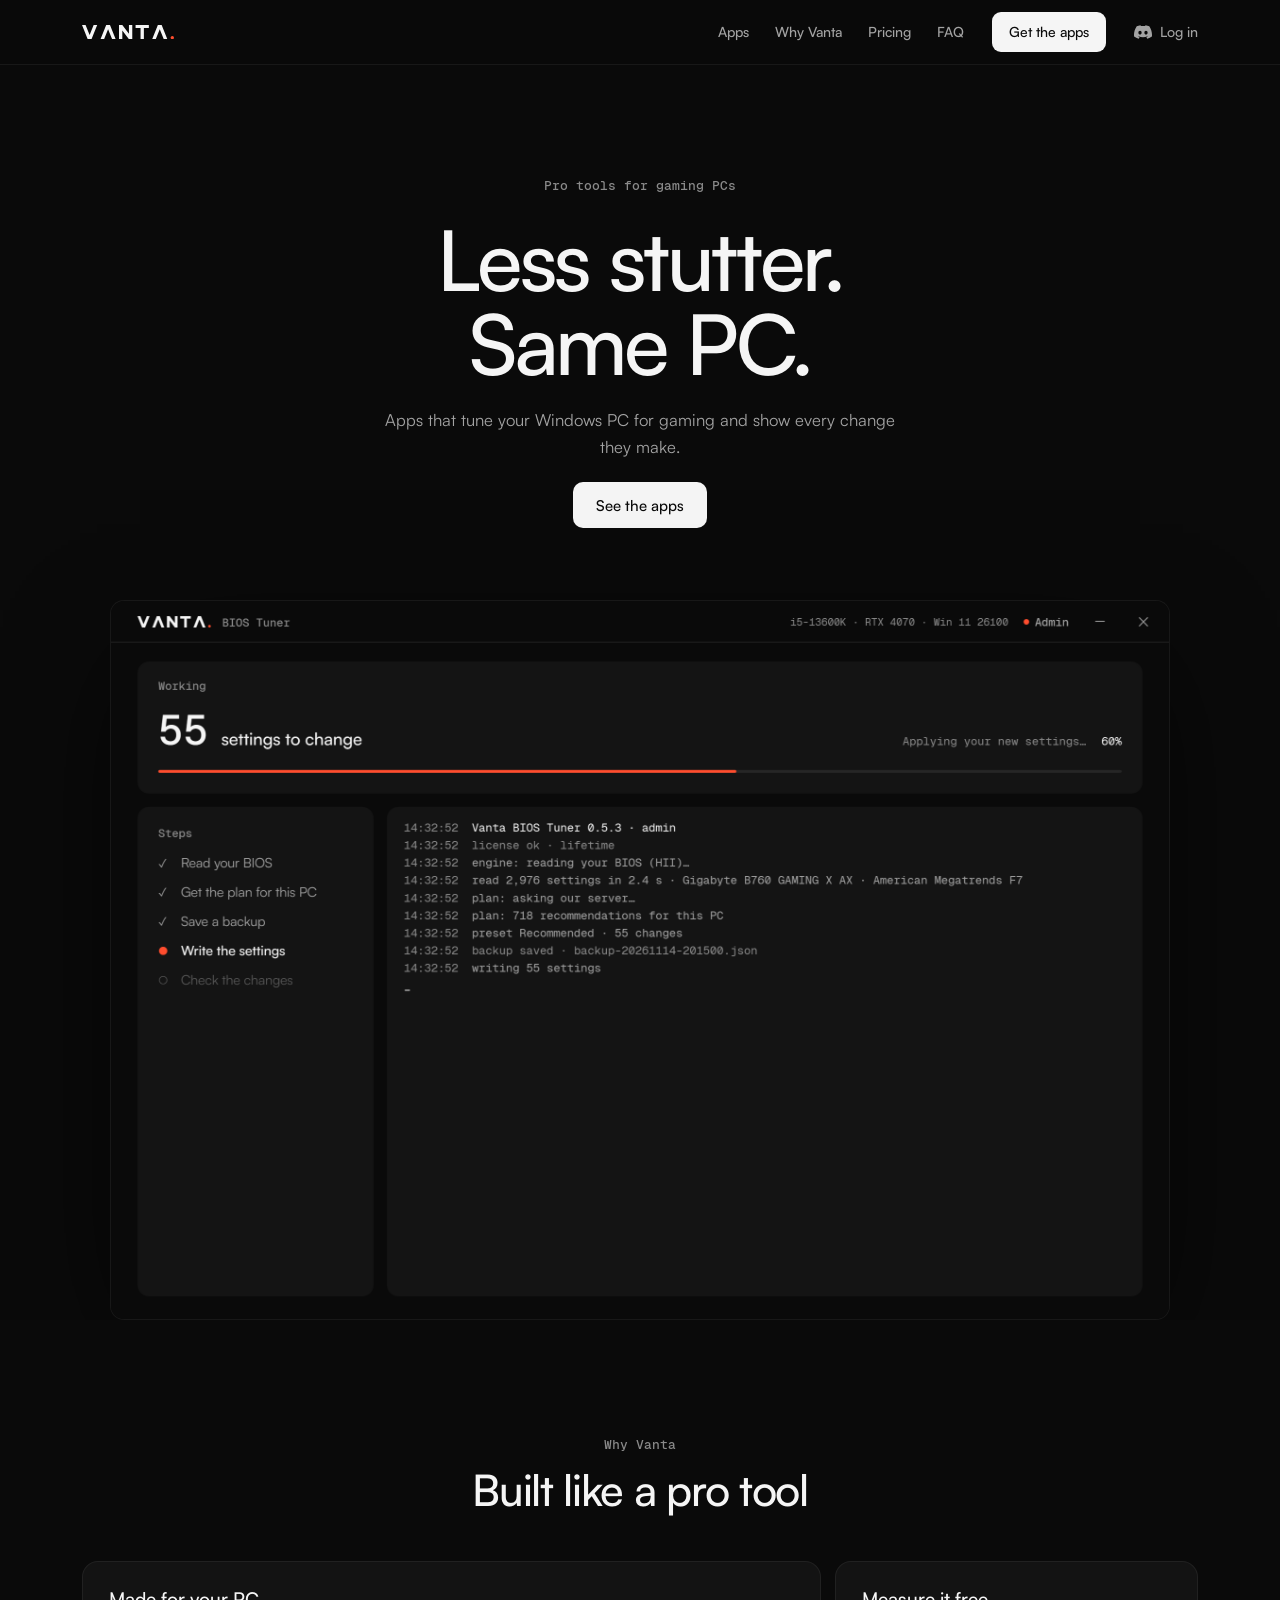
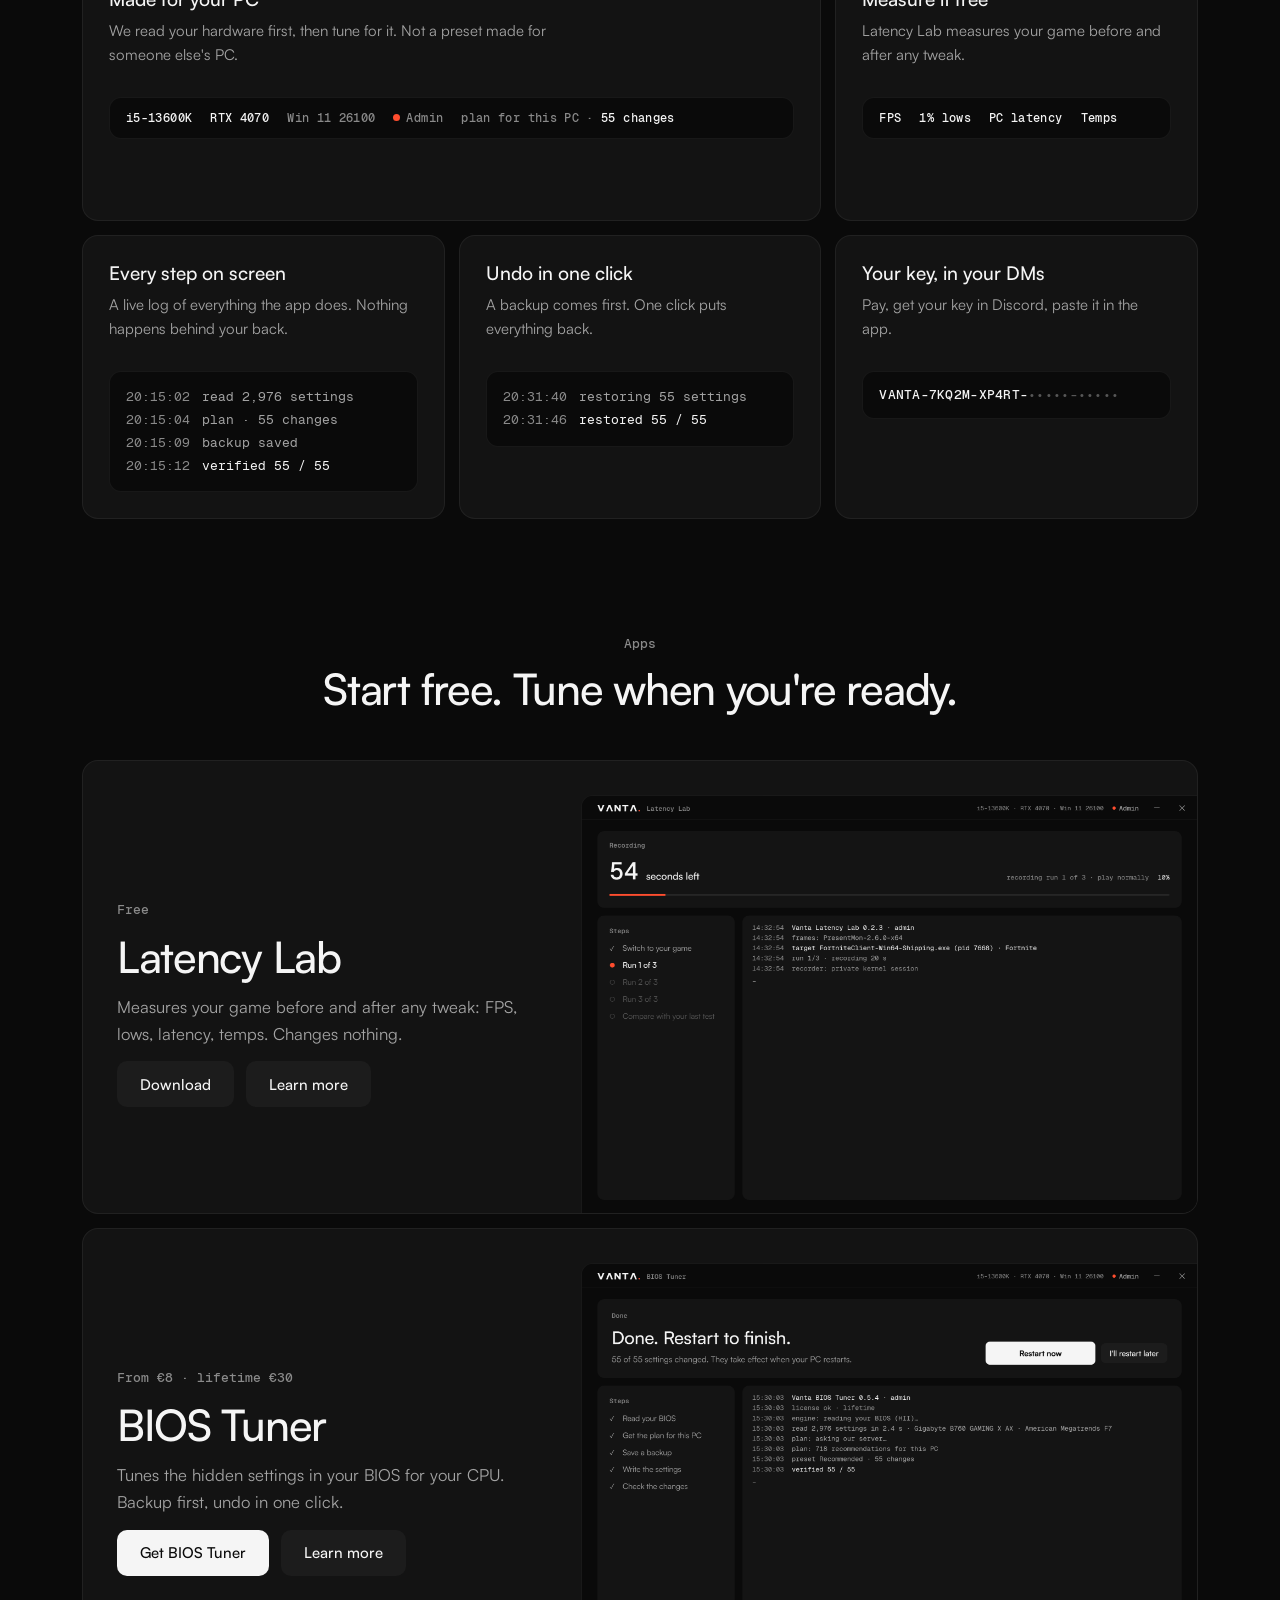
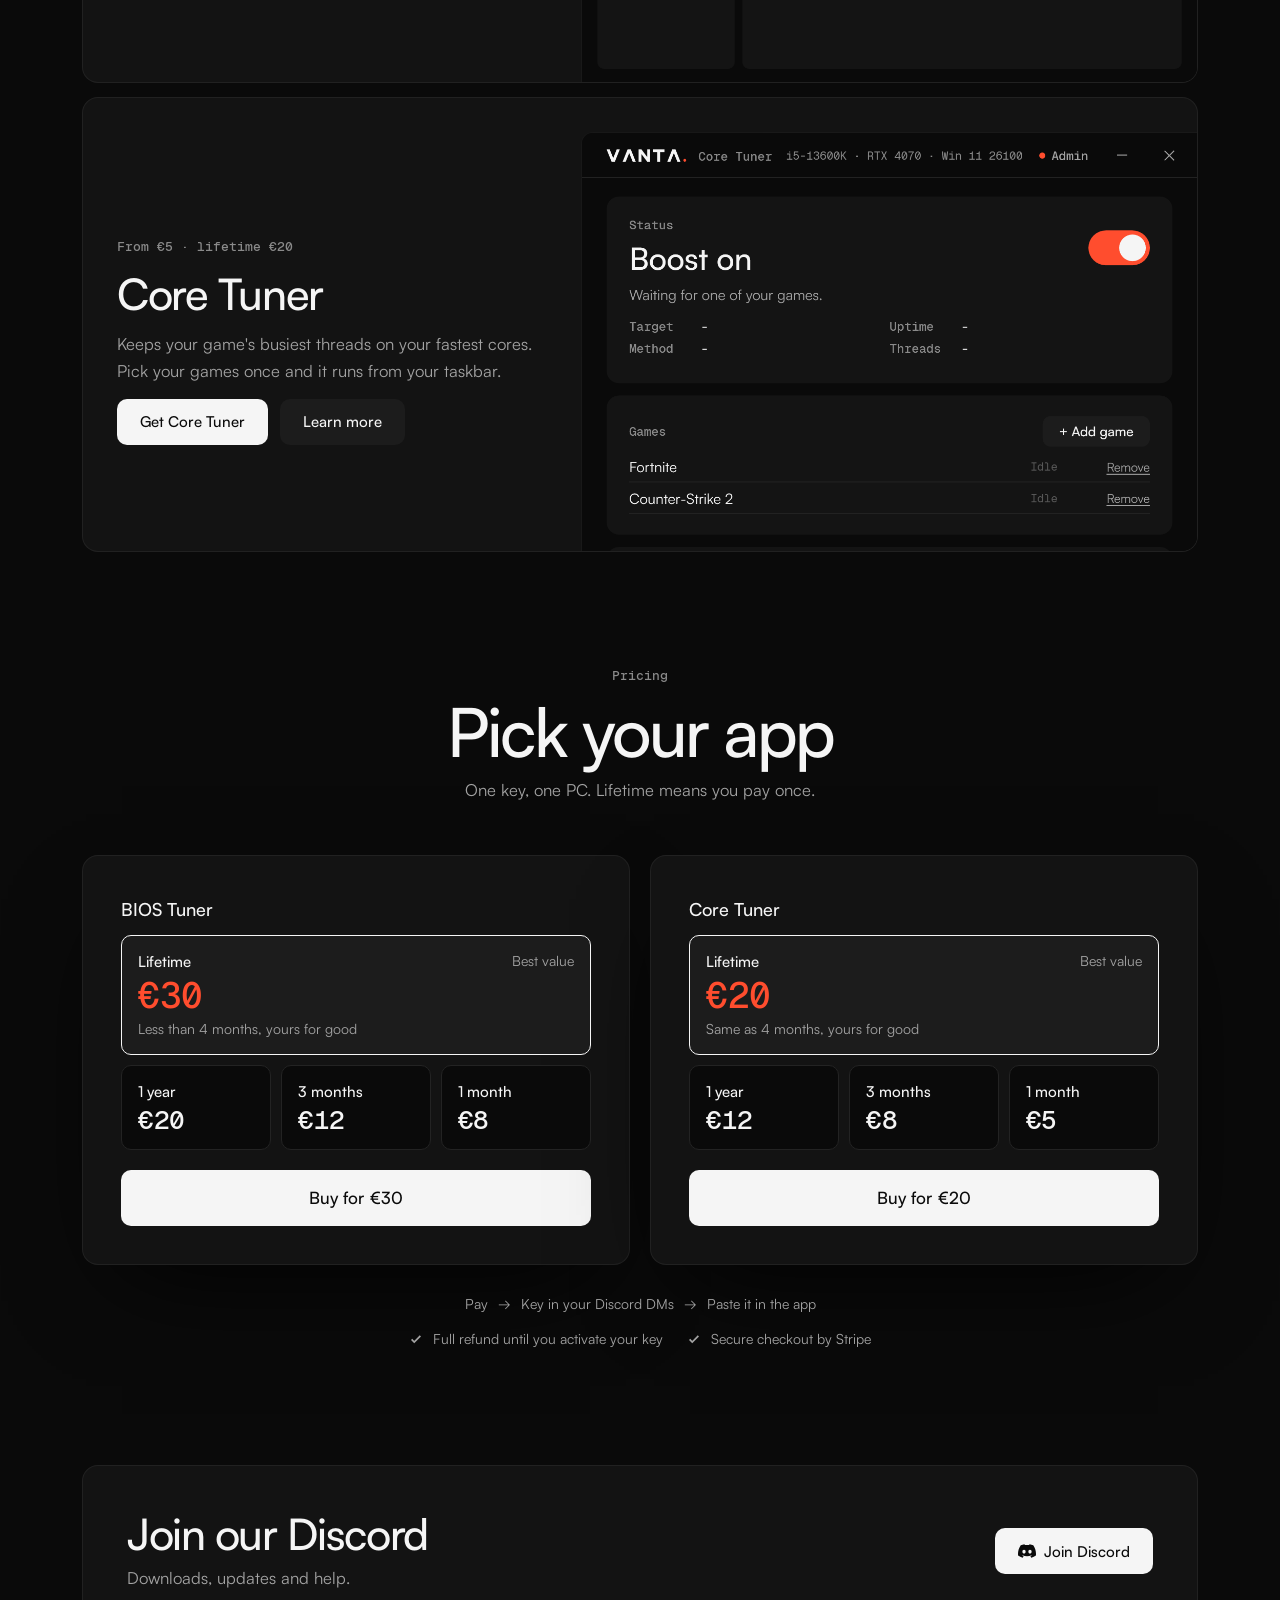
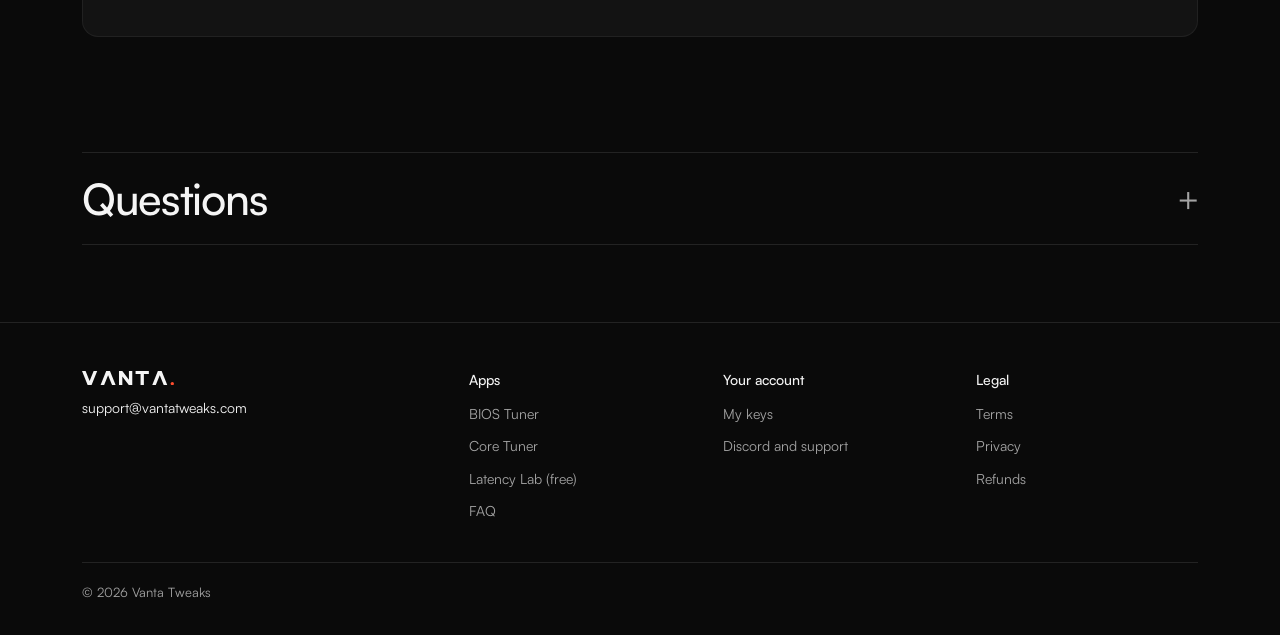
==== commit 9565370a: "vantatweaks.com" ====
--- a/index.html
+++ b/index.html
@@ -5,14 +5,14 @@
   <meta name="viewport" content="width=device-width, initial-scale=1">
   <title>Vanta Tweaks: Less stutter. Same PC.</title>
   <meta name="description" content="Apps that make your PC run smoother in games. Start with a free check.">
-  <meta name="theme-color" content="#0B0B0C">
+  <meta name="theme-color" content="#0A0A0A">
   <link rel="canonical" href="https://vantatweaks.com/">
   <meta property="og:type" content="website">
   <meta property="og:site_name" content="Vanta Tweaks">
   <meta property="og:url" content="https://vantatweaks.com/">
   <meta property="og:title" content="Less stutter. Same PC.">
   <meta property="og:description" content="Apps that tune your PC for gaming. Start with a free check and see what's holding yours back.">
-  <meta property="og:image" content="https://vantatweaks.com/img/og.png?v=2">
+  <meta property="og:image" content="https://vantatweaks.com/img/og.png?v=7">
   <meta property="og:image:width" content="1200">
   <meta property="og:image:height" content="630">
   <meta property="og:image:alt" content="Vanta Tweaks: Less stutter. Same PC.">
@@ -20,8 +20,8 @@
   <link rel="icon" href="/favicon.svg" type="image/svg+xml">
   <link rel="icon" href="/favicon-48.png" sizes="48x48" type="image/png">
   <link rel="apple-touch-icon" href="/apple-touch-icon.png">
-  <link rel="preload" href="/fonts/archivo-extrabold.ttf" as="font" type="font/ttf" crossorigin>
-  <link rel="stylesheet" href="styles.css?v=42">
+  <link rel="preload" href="/fonts/Satoshi-Medium.woff2" as="font" type="font/woff2" crossorigin>
+  <link rel="stylesheet" href="styles.css?v=56">
   <script type="application/ld+json">
 {
  "@context": "https://schema.org",
@@ -51,7 +51,7 @@
    "operatingSystem": "Windows 10, Windows 11",
    "applicationCategory": "UtilitiesApplication",
    "description": "Reads all of your BIOS settings, including hidden ones, and tunes the ones that matter for gaming for your CPU, with a backup and one-click restore.",
-   "image": "https://vantatweaks.com/img/bios-tuner.png",
+   "image": "https://vantatweaks.com/img/app-bios-tuner.png?v=3",
    "publisher": {
     "@id": "https://vantatweaks.com/#org"
    },
@@ -88,11 +88,52 @@
   },
   {
    "@type": "SoftwareApplication",
-   "name": "Vanta PC Check",
+   "name": "Vanta Core Tuner",
    "operatingSystem": "Windows 10, Windows 11",
    "applicationCategory": "UtilitiesApplication",
-   "description": "A free check of your Windows setup, network and BIOS for gaming. Reads only, changes nothing.",
-   "image": "https://vantatweaks.com/img/pc-check.png",
+   "description": "Keeps your game's busiest threads on your fastest CPU cores while you play. A small tray app with a list of your games.",
+   "image": "https://vantatweaks.com/img/app-core-tuner.png?v=2",
+   "publisher": {
+    "@id": "https://vantatweaks.com/#org"
+   },
+   "offers": [
+    {
+     "@type": "Offer",
+     "name": "1 month",
+     "price": "5.00",
+     "priceCurrency": "EUR",
+     "url": "https://vantatweaks.com/#shop"
+    },
+    {
+     "@type": "Offer",
+     "name": "3 months",
+     "price": "8.00",
+     "priceCurrency": "EUR",
+     "url": "https://vantatweaks.com/#shop"
+    },
+    {
+     "@type": "Offer",
+     "name": "1 year",
+     "price": "12.00",
+     "priceCurrency": "EUR",
+     "url": "https://vantatweaks.com/#shop"
+    },
+    {
+     "@type": "Offer",
+     "name": "Lifetime",
+     "price": "20.00",
+     "priceCurrency": "EUR",
+     "url": "https://vantatweaks.com/#shop"
+    }
+   ]
+  },
+  {
+   "@type": "SoftwareApplication",
+   "name": "Vanta Latency Lab",
+   "operatingSystem": "Windows 10, Windows 11",
+   "applicationCategory": "UtilitiesApplication",
+   "description": "A free tool that measures your game before and after a tweak: FPS, lows, PC latency, stutters, temperatures and clocks. Changes nothing.",
+   "image": "https://vantatweaks.com/img/app-latency-lab.png?v=3",
    "publisher": {
     "@id": "https://vantatweaks.com/#org"
    },
@@ -118,7 +159,7 @@
      "name": "Can I get banned?",
      "acceptedAnswer": {
       "@type": "Answer",
-      "text": "No. We change your PC's settings, never your games."
+      "text": "We never touch game files. Core Tuner changes how Windows runs your game, so it warns you first on games with strict anti-cheat, like VALORANT or FACEIT."
      }
     },
     {
@@ -126,7 +167,7 @@
      "name": "Will it work on my PC?",
      "acceptedAnswer": {
       "@type": "Answer",
-      "text": "Most desktop PCs, yes. PC Check tells you for sure."
+      "text": "Core Tuner runs on any Windows 10 or 11 PC. BIOS Tuner needs a desktop board with an AMI BIOS (most ASUS, MSI, Gigabyte and ASRock)."
      }
     },
     {
@@ -152,103 +193,195 @@
     <a class="logo" href="/" aria-label="Vanta Tweaks home"><svg viewBox="0 0 388 60" aria-hidden="true"><path fill="currentColor" d="M0 0H15L32 42L49 0H64L40 60H24Z M102 0H118L142 60H127L110 18L93 60H78Z M156 0H170L198 37V0H212V60H198L170 23V60H156Z M226 0H282V13H261V60H247V13H226Z M320 0H336L360 60H345L328 18L311 60H296Z"/><circle fill="#FF4D2E" cx="381" cy="53" r="7"/></svg></a>
     <nav class="top__nav" aria-label="Main">
       <a href="/#apps">Apps</a>
-      <a href="/pc-check">PC Check</a>
-      <a href="/bios-tuner">BIOS Tuner</a>
+      <a href="/#why">Why Vanta</a>
+      <a href="/#shop">Pricing</a>
       <a href="/#faq">FAQ</a>
     </nav>
-    <a class="btn btn--primary btn--small top__buy" href="/#shop">Get BIOS Tuner</a>
-    <div class="who" data-who><button class="btn btn--ghost btn--small btn--discord" type="button" data-login>Log in</button></div>
+    <a class="btn btn--primary btn--small top__buy" href="/#shop">Get the apps</a>
+    <div class="who" data-who><button class="login btn--discord" type="button" data-login>Log in</button></div>
   </div>
 </header>
 
 <main id="main">
 
-  <!-- One full screen: what we do, and the Vanta mark in 3D (hero.js). The apps are one scroll away. -->
+  <!-- What we do, the way in, then the real app (rendered from the app itself, sample PC) -->
   <section class="hero">
-    <canvas class="mark" data-mark aria-hidden="true"></canvas>
-    <div class="wrap hero__grid">
-      <div class="hero__text">
-        <h1 class="display">Less stutter.<br>Same PC.</h1>
-        <p class="lead">Apps that make your PC run smoother in games. Start with a free check.</p>
-        <div class="hero__actions">
-          <a class="btn btn--primary" href="https://github.com/vanta-tweaks/download/releases/latest/download/VantaPCCheck.exe" data-get-check>Check my PC for free</a>
+    <div class="wrap hero__text">
+      <p class="label">Pro tools for gaming PCs</p>
+      <h1 class="display">Less stutter.<br>Same PC.</h1>
+      <p class="lead">Apps that tune your Windows PC for gaming and show every change they make.</p>
+      <div class="hero__actions">
+        <a class="btn btn--primary" href="#apps">See the apps</a>
+      </div>
+    </div>
+    <div class="wrap">
+      <figure class="hero__app">
+        <div class="window"><img src="img/app-bios-tuner.png?v=3" alt="Vanta BIOS Tuner applying 55 settings after saving a backup, with a live log of each step" width="2240" height="1520"></div>
+      </figure>
+    </div>
+  </section>
+
+  <!-- Why us: each card holds a small piece of the apps. We never name competitors or exact settings. -->
+  <section class="wrap section" id="why">
+    <div class="section__head reveal">
+      <p class="label">Why Vanta</p>
+      <h2 class="h1">Built like a pro tool</h2>
+    </div>
+    <div class="bento">
+      <article class="tile wide reveal">
+        <h3 class="h3">Made for your PC</h3>
+        <p>We read your hardware first, then tune for it. Not a preset made for someone else's PC.</p>
+        <div class="tile__demo">
+          <div class="sysbar"><strong>i5-13600K</strong><strong>RTX 4070</strong><span>Win 11 26100</span><span><span class="dot"></span>Admin</span><span>plan for this PC · <strong>55 changes</strong></span></div>
         </div>
-      </div>
-      <div class="mark-spot" data-mark-spot></div>
-    </div>
-    <!-- Why us, at the foot of the first screen. We never name competitors. -->
-    <ul class="wrap points" aria-label="Why Vanta Tweaks">
-      <li><strong>Made for your PC</strong>We read your hardware and tune for it.</li>
-      <li><strong>Nothing hidden</strong>You see every change, and one click undoes it.</li>
-      <li><strong>Try it free</strong>PC Check shows what's slowing your PC down.</li>
-    </ul>
-  </section>
-
-  <!-- The apps: a name, one line, buttons and a big picture each. The details live on each app's page. -->
+      </article>
+      <article class="tile reveal">
+        <h3 class="h3">Measure it free</h3>
+        <p>Latency Lab measures your game before and after any tweak.</p>
+        <div class="tile__demo"><div class="sysbar"><strong>FPS</strong><strong>1% lows</strong><strong>PC latency</strong><strong>Temps</strong></div></div>
+      </article>
+      <article class="tile reveal">
+        <h3 class="h3">Every step on screen</h3>
+        <p>A live log of everything the app does. Nothing happens behind your back.</p>
+        <div class="tile__demo">
+          <div class="term"><i>20:15:02</i>read 2,976 settings<br><i>20:15:04</i>plan · 55 changes<br><i>20:15:09</i>backup saved<br><i>20:15:12</i><b>verified 55 / 55</b></div>
+        </div>
+      </article>
+      <article class="tile reveal">
+        <h3 class="h3">Undo in one click</h3>
+        <p>A backup comes first. One click puts everything back.</p>
+        <div class="tile__demo"><div class="term"><i>20:31:40</i>restoring 55 settings<br><i>20:31:46</i><b>restored 55 / 55</b></div></div>
+      </article>
+      <article class="tile reveal">
+        <h3 class="h3">Your key, in your DMs</h3>
+        <p>Pay, get your key in Discord, paste it in the app.</p>
+        <div class="tile__demo"><div class="keyline">VANTA-7KQ2M-XP4RT-<span>•••••-•••••</span></div></div>
+      </article>
+    </div>
+  </section>
+
+  <!-- The apps, one per row: a line and the buttons, the real app big beside them. Each picture is a screen only that app has.
+       The details live on each app's page. -->
   <section class="wrap section" id="apps">
-    <article class="app reveal">
-      <h2 class="h1">PC Check</h2>
-      <p class="lead">Free. See what's slowing your PC down.</p>
-      <div class="hero__actions">
-        <a class="btn btn--primary" href="https://github.com/vanta-tweaks/download/releases/latest/download/VantaPCCheck.exe" data-get-check>Download</a>
-        <a class="btn btn--ghost" href="/pc-check">Learn more</a>
-      </div>
-      <img class="shot" src="img/pc-check-scan.png" alt="Vanta PC Check checking a PC: 3 issues found so far" width="2200" height="1480" loading="lazy">
-    </article>
-    <article class="app reveal">
-      <h2 class="h1">BIOS Tuner</h2>
-      <p class="lead">Tunes your BIOS for gaming. Lower latency, smoother games.</p>
-      <div class="hero__actions">
-        <a class="btn btn--primary" href="#shop">Get BIOS Tuner</a>
-        <a class="btn btn--ghost" href="/bios-tuner">Learn more</a>
-      </div>
-      <img class="shot" src="img/bios-review.png" alt="Vanta BIOS Tuner on a sample PC: 2,976 settings read, 703 settings to tune" width="2200" height="1480" loading="lazy">
-    </article>
+    <div class="section__head reveal">
+      <p class="label">Apps</p>
+      <h2 class="h1">Start free. Tune when you're ready.</h2>
+    </div>
+    <div class="apps">
+      <article class="app reveal">
+        <div class="app__text">
+          <p class="label">Free</p>
+          <h3 class="h1">Latency Lab</h3>
+          <p class="lead">Measures your game before and after any tweak: FPS, lows, latency, temps. Changes nothing.</p>
+          <div class="hero__actions">
+            <a class="btn btn--ghost" href="https://github.com/vanta-tweaks/download/releases/latest/download/VantaLatencyLab.exe" data-get-check>Download</a>
+            <a class="btn btn--ghost" href="/latency-lab">Learn more</a>
+          </div>
+        </div>
+        <div class="window"><img src="img/app-latency-lab.png?v=3" alt="Vanta Latency Lab recording a 20-second test of Fortnite on a sample PC, with a live log of each step" width="2240" height="1520" loading="lazy"></div>
+      </article>
+      <article class="app reveal">
+        <div class="app__text">
+          <p class="label">From €8 · lifetime €30</p>
+          <h3 class="h1">BIOS Tuner</h3>
+          <p class="lead">Tunes the hidden settings in your BIOS for your CPU. Backup first, undo in one click.</p>
+          <div class="hero__actions">
+            <a class="btn btn--primary" href="#shop">Get BIOS Tuner</a>
+            <a class="btn btn--ghost" href="/bios-tuner">Learn more</a>
+          </div>
+        </div>
+        <div class="window"><img src="img/app-bios-tuner-done.png?v=1" alt="Vanta BIOS Tuner done on a sample PC: 55 of 55 settings changed, restart to finish, with a live log of each step" width="2240" height="1520" loading="lazy"></div>
+      </article>
+      <article class="app reveal">
+        <div class="app__text">
+          <p class="label">From €5 · lifetime €20</p>
+          <h3 class="h1">Core Tuner</h3>
+          <p class="lead">Keeps your game's busiest threads on your fastest cores. Pick your games once and it runs from your taskbar.</p>
+          <div class="hero__actions">
+            <a class="btn btn--primary" href="#shop">Get Core Tuner</a>
+            <a class="btn btn--ghost" href="/core-tuner">Learn more</a>
+          </div>
+        </div>
+        <div class="window"><img src="img/app-core-tuner-wide.png?v=2" alt="Vanta Core Tuner on a sample PC: boost on, waiting for Fortnite or Counter-Strike 2, with a live log" width="1200" height="816" loading="lazy"></div>
+      </article>
+    </div>
   </section>
 
   <!-- Buying: one centred box, hard to miss -->
   <section class="section shop" id="shop">
     <div class="wrap">
       <div class="shop__head reveal">
-        <h2 class="display shop__title">Get BIOS Tuner</h2>
-        <p class="lead">Pay once, keep it for good.</p>
+        <p class="label">Pricing</p>
+        <h2 class="display shop__title">Pick your app</h2>
+        <p class="lead">One key, one PC. Lifetime means you pay once.</p>
       </div>
-      <form class="box buy__plans reveal" data-plans>
-        <fieldset class="plans">
-          <legend>Choose your plan</legend>
-          <label class="plan plan--best">
-            <input type="radio" name="plan" value="bios-life" data-price="30" checked>
-            <span class="plan__badge">Best value</span>
-            <span class="plan__len">Lifetime</span><span class="plan__price">€30</span><span class="plan__sub">Costs less than 4 months.</span>
-          </label>
-          <label class="plan">
-            <input type="radio" name="plan" value="bios-1y" data-price="20">
-            <span class="plan__len">1 year</span><span class="plan__price">€20</span>
-          </label>
-          <label class="plan">
-            <input type="radio" name="plan" value="bios-3m" data-price="12">
-            <span class="plan__len">3 months</span><span class="plan__price">€12</span>
-          </label>
-          <label class="plan">
-            <input type="radio" name="plan" value="bios-1m" data-price="8">
-            <span class="plan__len">1 month</span><span class="plan__price">€8</span>
-          </label>
-        </fieldset>
-        <a class="btn btn--primary btn--block btn--big" href="/buy?sku=bios-life" data-buy>Buy for <span data-total>€30</span></a>
+      <div class="buy__grid">
+        <form class="box buy__plans reveal" data-plans>
+          <fieldset class="plans">
+            <legend>BIOS Tuner</legend>
+            <label class="plan plan--best">
+              <input type="radio" name="plan" value="bios-life" data-price="30" checked>
+              <span class="plan__badge">Best value</span>
+              <span class="plan__len">Lifetime</span><span class="plan__price">€30</span><span class="plan__sub">Less than 4 months, yours for good</span>
+            </label>
+            <label class="plan">
+              <input type="radio" name="plan" value="bios-1y" data-price="20">
+              <span class="plan__len">1 year</span><span class="plan__price">€20</span>
+            </label>
+            <label class="plan">
+              <input type="radio" name="plan" value="bios-3m" data-price="12">
+              <span class="plan__len">3 months</span><span class="plan__price">€12</span>
+            </label>
+            <label class="plan">
+              <input type="radio" name="plan" value="bios-1m" data-price="8">
+              <span class="plan__len">1 month</span><span class="plan__price">€8</span>
+            </label>
+          </fieldset>
+          <a class="btn btn--primary btn--block btn--big" href="/buy?sku=bios-life" data-buy>Buy for <span data-total>€30</span></a>
+        </form>
+        <form class="box buy__plans reveal" data-plans>
+          <fieldset class="plans">
+            <legend>Core Tuner</legend>
+            <label class="plan plan--best">
+              <input type="radio" name="plan" value="core-life" data-price="20" checked>
+              <span class="plan__badge">Best value</span>
+              <span class="plan__len">Lifetime</span><span class="plan__price">€20</span><span class="plan__sub">Same as 4 months, yours for good</span>
+            </label>
+            <label class="plan">
+              <input type="radio" name="plan" value="core-1y" data-price="12">
+              <span class="plan__len">1 year</span><span class="plan__price">€12</span>
+            </label>
+            <label class="plan">
+              <input type="radio" name="plan" value="core-3m" data-price="8">
+              <span class="plan__len">3 months</span><span class="plan__price">€8</span>
+            </label>
+            <label class="plan">
+              <input type="radio" name="plan" value="core-1m" data-price="5">
+              <span class="plan__len">1 month</span><span class="plan__price">€5</span>
+            </label>
+          </fieldset>
+          <a class="btn btn--primary btn--block btn--big" href="/buy?sku=core-life" data-buy>Buy for <span data-total>€20</span></a>
+        </form>
+      </div>
+      <!-- Said once, for both apps -->
+      <div class="shop__foot">
         <p class="flow"><span>Pay</span><i aria-hidden="true">→</i><span>Key in your Discord DMs</span><i aria-hidden="true">→</i><span>Paste it in the app</span></p>
         <ul class="trust">
           <li>Full refund until you activate your key</li>
           <li>Secure checkout by Stripe</li>
         </ul>
-      </form>
+      </div>
     </div>
   </section>
 
   <!-- Reviews: buyers leave them with /review in our Discord and staff approve them. Hidden until there's at least one
        approved review (script.js), so the page never shows an empty section. -->
   <section class="wrap section" id="reviews" hidden>
-    <h2 class="h1 section__title">Reviews</h2>
-    <p class="lead" data-review-summary></p>
+    <div class="section__head">
+      <p class="label">Reviews</p>
+      <h2 class="h1">What buyers say</h2>
+      <p class="lead" data-review-summary></p>
+    </div>
     <div class="reviews" data-reviews></div>
   </section>
 
@@ -270,19 +403,19 @@
       <summary class="h1">Questions</summary>
       <dl>
         <div><dt>Is it safe?</dt><dd>Yes. Nothing changes until you say so, and one click puts it all back.</dd></div>
-        <div><dt>Can I get banned?</dt><dd>No. We change your PC's settings, never your games.</dd></div>
-        <div><dt>Will it work on my PC?</dt><dd>Most desktop PCs, yes. PC Check tells you for sure.</dd></div>
+        <div><dt>Can I get banned?</dt><dd>We never touch game files. Core Tuner changes how Windows runs your game, so it warns you first on games with strict anti-cheat, like VALORANT or FACEIT.</dd></div>
+        <div><dt>Will it work on my PC?</dt><dd>Core Tuner runs on any Windows 10 or 11 PC. BIOS Tuner needs a desktop board with an AMI BIOS (most ASUS, MSI, Gigabyte and ASRock).</dd></div>
         <div><dt>Can I get a refund?</dt><dd>Yes, until you activate your key.</dd></div>
       </dl>
-      <p class="fine">More questions? Ask us on <a class="link" href="https://discord.gg/vantatweaks">Discord</a>.</p>
+      <p class="fine">Ask us anything else on <a class="link" href="https://discord.gg/vantatweaks">Discord</a></p>
     </details>
   </section>
 
 </main>
 
-<!-- On phones: a small bar with the way to buy, once you're past the top and until the shop is on screen -->
+<!-- On phones: a small bar with the way to buy, there from the start, hidden while the shop is on screen -->
 <div class="dock" data-dock>
-  <span><strong>BIOS Tuner</strong>, lifetime €30</span>
+  <span><strong>Vanta apps</strong>, from €5</span>
   <a class="btn btn--primary btn--small" href="#shop">See plans</a>
 </div>
 
@@ -295,7 +428,8 @@
     <nav aria-label="Apps">
       <h2>Apps</h2>
       <a href="/bios-tuner">BIOS Tuner</a>
-      <a href="/pc-check">PC Check (free)</a>
+      <a href="/core-tuner">Core Tuner</a>
+      <a href="/latency-lab">Latency Lab (free)</a>
       <a href="/#faq">FAQ</a>
     </nav>
     <nav aria-label="Your account">
@@ -318,7 +452,7 @@
 <!-- On a phone, "Check my PC" explains that it runs on a PC instead of starting a download that can't run -->
 <dialog class="sheet" id="on-pc" aria-labelledby="on-pc-title">
   <h2 class="h2" id="on-pc-title">Open this on your Windows PC</h2>
-  <p>The PC Check runs on Windows. Open vantatweaks.com on your PC, or join the Discord and get it there.</p>
+  <p>Our apps run on Windows. Open vantatweaks.com on your PC, or join the Discord and get them there.</p>
   <div class="sheet__actions">
     <button class="btn btn--primary" type="button" data-copy>Copy link</button>
     <a class="btn btn--ghost" href="https://discord.gg/vantatweaks">Join Discord</a>
@@ -327,7 +461,8 @@
 </dialog>
 
 <script src="auth.js?v=4"></script>
-<script src="script.js?v=14" defer></script>
-<script src="hero.js?v=19" defer></script>
+<script src="script.js?v=16" defer></script>
+<!-- Cloudflare Web Analytics: visit counts, no cookies -->
+<script type="module" src="https://static.cloudflareinsights.com/beacon.min.js" data-cf-beacon='{"token": "a3d5b1555c9c4e18a265e519efdc0df2"}'></script>
 </body>
 </html>
--- a/styles.css
+++ b/styles.css
@@ -1,331 +1,359 @@
-/* Vanta Tweaks. The site speaks the apps' language (vanta-design, DESIGN.md): off-black, boxes with clear lines, hairline
-   rows, one white main button, and Infrared only for the logo dot and one payoff per screen. No glow, gradients or glass. */
-/* The same font files as the apps (fonts/, OFL licensed), served from this site: nothing loads from Google */
-@font-face { font-family: "Archivo"; src: url("fonts/archivo-bold.ttf") format("truetype"); font-weight: 700; font-display: swap; }
-@font-face { font-family: "Archivo"; src: url("fonts/archivo-extrabold.ttf") format("truetype"); font-weight: 800 900; font-display: swap; }
-@font-face { font-family: "Hanken Grotesk"; src: url("fonts/hanken-regular.ttf") format("truetype"); font-weight: 400 500; font-display: swap; }
-@font-face { font-family: "Hanken Grotesk"; src: url("fonts/hanken-semibold.ttf") format("truetype"); font-weight: 600 700; font-display: swap; }
-:root {
-  --void: #0B0B0C;
-  --surface: #141416;
-  --raised: #1A1A1D;   /* the selected card */
-  --line: #2A2A2E;
-  --soft: #A6A6AB;     /* secondary text */
-  --muted: #8A8A8E;    /* small labels */
-  --dim: #6E6E74;      /* big "before" text only */
-  --paper: #F2F2F2;
-  --red: #FF4D2E;      /* the logo dot and one payoff per screen, never a warning */
-  --ok: #3DDC84;
-  --warn: #FFB020;
-  --display: "Archivo", system-ui, sans-serif;
-  --text: "Hanken Grotesk", system-ui, sans-serif;
-  --gutter: 16px;
-  --radius: 14px;
-  --discord: url("data:image/svg+xml,%3Csvg xmlns='http://www.w3.org/2000/svg' viewBox='0 0 24 24'%3E%3Cpath d='M20.317 4.37a19.79 19.79 0 0 0-4.885-1.515.074.074 0 0 0-.079.037c-.21.375-.444.865-.608 1.25a18.27 18.27 0 0 0-5.487 0 12.64 12.64 0 0 0-.617-1.25.077.077 0 0 0-.079-.037A19.74 19.74 0 0 0 3.677 4.37a.07.07 0 0 0-.032.027C.533 9.046-.32 13.58.099 18.057a.082.082 0 0 0 .031.057 19.9 19.9 0 0 0 5.993 3.03.078.078 0 0 0 .084-.028c.462-.63.874-1.295 1.226-1.994a.076.076 0 0 0-.041-.106 13.1 13.1 0 0 1-1.872-.892.077.077 0 0 1-.008-.128c.126-.094.252-.192.372-.291a.074.074 0 0 1 .078-.01c3.928 1.793 8.18 1.793 12.062 0a.074.074 0 0 1 .078.01c.12.098.246.198.373.292a.077.077 0 0 1-.006.127 12.3 12.3 0 0 1-1.873.892.077.077 0 0 0-.041.107c.36.698.772 1.362 1.225 1.993a.076.076 0 0 0 .084.028 19.84 19.84 0 0 0 6.002-3.03.077.077 0 0 0 .032-.054c.5-5.177-.838-9.674-3.549-13.66a.061.061 0 0 0-.031-.03zM8.02 15.33c-1.183 0-2.157-1.085-2.157-2.419 0-1.333.956-2.419 2.157-2.419 1.21 0 2.176 1.096 2.157 2.42 0 1.333-.956 2.418-2.157 2.418zm7.975 0c-1.183 0-2.157-1.085-2.157-2.419 0-1.333.955-2.419 2.157-2.419 1.21 0 2.176 1.096 2.157 2.42 0 1.333-.946 2.418-2.157 2.418z'/%3E%3C/svg%3E");
-}
-@media (min-width: 600px) { :root { --gutter: 32px; } }
-
-*, *::before, *::after { box-sizing: border-box; }
-[hidden] { display: none !important; }
-html { scroll-behavior: smooth; scroll-padding-top: 80px; }
-body {
-  margin: 0;
-  background: var(--void);
-  color: var(--paper);
-  font: 400 16px/1.6 var(--text);
-  -webkit-font-smoothing: antialiased;
-  overflow-x: hidden;
-}
-h1, h2, h3, p, ul, ol, dl, dd, figure, fieldset { margin: 0; }
-img { display: block; max-width: 100%; height: auto; }
-a { color: inherit; text-decoration: none; }
-:focus-visible { outline: 2px solid var(--paper); outline-offset: 3px; border-radius: 6px; }
-
-.wrap { width: 100%; max-width: 1180px; margin: 0 auto; padding: 0 var(--gutter); }
-.skip { position: absolute; left: -999px; top: 8px; z-index: 50; background: var(--paper); color: var(--void); padding: 8px 12px; }
-.skip:focus { left: 8px; }
-
-/* Type: Archivo SemiExpanded for headings and big numbers, Hanken Grotesk for everything else */
-.display, .h1, .h2, .h3, .plan__price { font-family: var(--display); font-stretch: 112%; }
-.display { font-weight: 900; font-size: clamp(44px, 7vw, 80px); line-height: .94; letter-spacing: -.035em; }
-.h1 { font-weight: 800; font-size: clamp(26px, 3.2vw, 38px); line-height: 1.05; letter-spacing: -.02em; text-wrap: balance; }
-.h2 { font-weight: 700; font-size: 21px; line-height: 1.15; }
-.h3 { font-weight: 700; font-size: 20px; line-height: 1.2; }
-.lead { font-size: clamp(16px, 1.3vw, 18px); color: var(--soft); max-width: 34em; text-wrap: pretty; }
-.eyebrow { font-size: 15px; color: var(--soft); }
-.fine { color: var(--soft); font-size: 15px; }
-.link { color: var(--paper); font-weight: 600; }
-.link:hover { text-decoration: underline; text-underline-offset: 4px; }
-
-/* Buttons: one white main button per screen, like the apps */
-.btn {
-  display: inline-flex; align-items: center; justify-content: center; gap: 8px;
-  min-height: 46px; padding: 0 22px; border-radius: 9px;
-  font: 600 15px/1 var(--text); white-space: nowrap;
-  border: 1px solid var(--line); cursor: pointer; color: var(--paper); background: none;
-  transition: background .15s, border-color .15s, transform .1s;
-}
-.btn:active { transform: translateY(1px); }
-.btn--primary { background: var(--paper); border-color: var(--paper); color: var(--void); }
-.btn--primary:hover { background: #fff; border-color: #fff; }
-.btn--ghost:hover { border-color: var(--soft); }
-.btn--small { min-height: 42px; padding: 0 16px; font-size: 14px; border-radius: 8px; }
-.btn--block { display: flex; width: 100%; }
-.btn--discord::before { content: ""; width: 18px; height: 18px; flex: none; background: currentColor;
-  -webkit-mask: var(--discord) center / contain no-repeat; mask: var(--discord) center / contain no-repeat; }
-
-/* Header */
-.top { position: sticky; top: 0; z-index: 20; background: var(--void); border-bottom: 1px solid var(--line); }
-.top__bar { display: flex; align-items: center; gap: 32px; height: 64px; }
-.logo { margin-right: auto; display: block; color: var(--paper); }
-.logo svg { display: block; width: 92px; height: auto; }
-.top__nav { display: none; gap: 26px; color: var(--soft); font-size: 14px; }
-.top__nav a:hover { color: var(--paper); }
-@media (min-width: 860px) { .top__nav { display: flex; } }
-
-/* Logged in: your Discord name and a small menu */
-.who { position: relative; }
-.me { display: flex; align-items: center; gap: 10px; height: 42px; padding: 0 14px 0 6px; border: 1px solid var(--line); border-radius: 999px;
-  background: var(--surface); color: var(--paper); font: 600 14px var(--text); cursor: pointer; }
-.me:hover, .me[aria-expanded="true"] { border-color: var(--soft); }
-.me img { width: 30px; height: 30px; border-radius: 50%; }
-.me span { max-width: 14ch; overflow: hidden; text-overflow: ellipsis; white-space: nowrap; }
-.menu { position: absolute; right: 0; top: calc(100% + 8px); min-width: 190px; padding: 6px; display: grid;
-  border: 1px solid var(--line); border-radius: 12px; background: var(--raised); }
-.menu a, .menu button { padding: 10px 12px; border: 0; border-radius: 8px; background: none; color: var(--paper); font: 500 15px var(--text); text-align: left; cursor: pointer; }
-.menu a:hover, .menu button:hover { background: var(--surface); }
-.menu button { color: var(--soft); }
-
-/* Home: the first screen is exactly one screen on every device (minus the header): what we do on the left, the Vanta
-   mark in 3D on the right (hero.js). Everything else is a scroll away. */
-.hero { position: relative; min-height: calc(100vh - 65px); min-height: calc(100svh - 65px); display: grid; grid-template-rows: 1fr auto; padding: 32px 0 0; }
-.hero__grid { align-self: center; }
-/* the three reasons, along the bottom of the first screen */
-.points { list-style: none; display: grid; gap: 18px; margin-top: 32px; padding-top: 22px; padding-bottom: 28px;
-  background: linear-gradient(var(--line), var(--line)) var(--gutter) 0 / calc(100% - 2 * var(--gutter)) 1px no-repeat; }
-.points li { color: var(--soft); font-size: 15px; }
-.points strong { display: block; color: var(--paper); font-weight: 600; font-size: 16px; margin-bottom: 2px; }
-@media (min-width: 860px) { .points { grid-template-columns: repeat(3, 1fr); gap: 40px; } }
-.hero__grid { display: grid; gap: 32px; align-items: center; }
-.hero__text { display: grid; gap: 24px; justify-items: start; }
-.hero .display { font-size: clamp(44px, 5.2vw, 72px); }
-.hero .lead { max-width: 28em; }
-.hero__actions { display: flex; flex-wrap: wrap; gap: 12px; }
-/* the mark has its own column and a fixed shape, so it scales with the page like a picture (zoom included) */
-.mark { position: absolute; inset: 0; width: 100%; height: 100%; pointer-events: none; }   /* covers the hero: nothing gets cut off */
-.mark-spot { width: 100%; aspect-ratio: 1.05; }   /* where the mark sits (hero.js reads it), so it scales with the page */
-.hero__grid, .points { position: relative; }
-@media (min-width: 960px) { .hero__grid { grid-template-columns: .9fr 1.1fr; gap: 40px; } }
-@media (max-width: 699px) {
-  .hero__actions { width: 100%; }
-  .hero__actions .btn { flex: 1 1 100%; }
-}
-.thanks .hero__actions { justify-content: center; }
-
-/* Sections: a hairline across, the title under it, everything on the same left edge */
-.section { padding-top: clamp(56px, 6vw, 88px); }
-.section__title { padding-top: 20px; border-top: 1px solid var(--line); margin-bottom: clamp(22px, 3vw, 34px); }
-
-
-/* Apps: a heading, one sentence, buttons and a big picture each, one under the other */
-.app { display: grid; gap: 18px; justify-items: start; }
-.app + .app { margin-top: clamp(56px, 7vw, 96px); }
-.app .lead { max-width: 36em; }
-.app .shot { width: 100%; margin-top: 12px; border: 1px solid var(--line); border-radius: var(--radius); }
-.next-apps { margin-top: 36px; color: var(--soft); }
-
-/* Questions: one dropdown that shows them all */
-.qa { border-top: 1px solid var(--line); border-bottom: 1px solid var(--line); }
-.qa > summary { display: flex; justify-content: space-between; align-items: center; gap: 16px; padding: 22px 0; cursor: pointer; list-style: none; }
-.qa > summary::-webkit-details-marker { display: none; }
-.qa > summary::after { content: "+"; flex: none; font: 400 34px/1 var(--text); color: var(--soft); transition: transform .2s; }
-.qa[open] > summary::after { transform: rotate(45deg); }
-.qa dl { display: grid; gap: 20px 48px; padding: 4px 0 8px; }
-@media (min-width: 860px) { .qa dl { grid-template-columns: 1fr 1fr; } }
-.qa dt { font-weight: 600; font-size: 17px; margin-bottom: 4px; }
-.qa dd { margin: 0; color: var(--soft); }
-.qa .fine { margin: 24px 0; }
-
-/* Shop: why to buy on the left, the plans in a box on the right */
-.buy { display: grid; gap: 32px; align-items: start; }
-@media (min-width: 960px) { .buy { grid-template-columns: 1fr 1fr; column-gap: 48px; } }
-.buy__about { display: grid; gap: 16px; }
-.buy__about p { color: var(--soft); font-size: 17px; max-width: 32em; }
-.buy__about .buy__promise { color: var(--paper); font: 700 clamp(21px, 2vw, 26px)/1.2 var(--display); font-stretch: 112%; letter-spacing: -.01em; max-width: 18em; margin-bottom: 6px; }
-.buy__about .fine { font-size: 15px; margin-top: 8px; }
-.buy__about .fine a { color: var(--paper); text-decoration: underline; text-underline-offset: 3px; }
-.buy__plans { padding: clamp(24px, 3vw, 36px); display: flex; flex-direction: column; gap: 20px; }
-.plans { border: 0; padding: 0; display: grid; grid-template-columns: repeat(3, 1fr); gap: 10px; min-width: 0; }
-.plans legend { padding: 0; margin-bottom: 12px; font-weight: 600; }
-.plan { position: relative; display: grid; gap: 2px; padding: 14px 16px; border: 1px solid var(--line); border-radius: 10px; background: var(--void);
-  cursor: pointer; transition: border-color .15s, background .15s; }
-.plan--best { grid-column: 1 / -1; }   /* lifetime leads, the shorter plans sit under it */
-.plan:hover { border-color: var(--soft); }
-.plan input { position: absolute; opacity: 0; pointer-events: none; }
-.plan:has(input:checked) { border-color: var(--paper); background: var(--raised); }
-.plan:has(input:checked) .plan__price { color: var(--red); }   /* the payoff: what you'll pay */
-.plan:has(input:focus-visible) { outline: 2px solid var(--paper); outline-offset: 3px; }
-.plan__len { font-weight: 600; font-size: 15px; }
-.plan__price { font-weight: 800; font-size: 26px; line-height: 1.1; transition: color .15s; }
-.plan__sub { font-size: 14px; color: var(--soft); }
-.plan__badge { position: absolute; top: 14px; right: 16px; font-size: 14px; color: var(--soft); }
-.buy__plans .btn { margin-top: auto; gap: .3em; }
-.buy__note { color: var(--soft); font-size: 14px; }
-.pop { display: inline-block; animation: pop .35s ease; }
-@keyframes pop { 40% { transform: scale(1.15); } }
-@media (max-width: 480px) { .plan { padding: 12px; } .plan__price { font-size: 22px; } .plan--best .plan__price { font-size: 26px; } }
-
-/* Boxes */
-.box { background: var(--surface); border: 1px solid var(--line); border-radius: var(--radius); }
-
-/* Reviews from /review in our Discord, approved by staff */
-.reviews { display: grid; gap: 16px; }
-@media (min-width: 760px) { .reviews { grid-template-columns: repeat(3, 1fr); } }
-.review { margin: 0; padding: 24px; display: grid; gap: 12px; align-content: start; }
-.review__stars { color: var(--paper); letter-spacing: .1em; font-size: 18px; }
-.review blockquote { margin: 0; font-size: 16px; }
-.review figcaption { color: var(--soft); }
-
-/* Footer */
-.foot { margin-top: clamp(56px, 6vw, 88px); border-top: 1px solid var(--line); color: var(--soft); font-size: 14px; }
-.foot a:hover { color: var(--paper); }
-.foot__grid { display: grid; gap: 32px; padding-top: 48px; padding-bottom: 40px; }
-.foot__brand { display: grid; gap: 12px; align-content: start; max-width: 300px; }
-.foot__brand a:not(.logo) { color: var(--paper); }
-.foot nav { display: grid; gap: 10px; align-content: start; }
-.foot nav h2 { margin: 0 0 4px; font: 600 14px var(--text); color: var(--paper); }
-.foot__bar { display: flex; flex-wrap: wrap; justify-content: space-between; gap: 8px 16px; padding-top: 20px; padding-bottom: 32px; font-size: 13px;
-  background: linear-gradient(var(--line), var(--line)) var(--gutter) 0 / calc(100% - 2 * var(--gutter)) 1px no-repeat; }
-@media (min-width: 700px) { .foot__grid { grid-template-columns: 1.6fr 1fr 1fr 1fr; } }
-
-/* Phone: "Open this on your PC" sheet */
-.sheet { width: min(420px, calc(100% - 32px)); padding: 28px 24px 24px; border: 1px solid var(--line); border-radius: var(--radius); background: var(--surface); color: var(--paper); }
-.sheet::backdrop { background: rgba(0, 0, 0, .7); }
-.sheet p { margin-top: 10px; color: var(--soft); }
-.sheet__actions { display: grid; gap: 10px; margin-top: 22px; }
-.sheet__close { position: absolute; top: 10px; right: 12px; width: 36px; height: 36px; border: 0; background: none; color: var(--soft); font-size: 24px; cursor: pointer; }
-
-/* On phones: a bar with the way to buy, after the top and until the shop is on screen (script.js) */
-.dock { position: fixed; left: 12px; right: 12px; bottom: 12px; z-index: 30; display: flex; align-items: center; justify-content: space-between; gap: 12px;
-  padding: 10px 10px 10px 16px; border: 1px solid var(--line); border-radius: 14px; background: var(--raised);
-  font-size: 15px; color: var(--soft); transform: translateY(calc(100% + 24px)); visibility: hidden; transition: transform .3s ease, visibility .3s; }
-.dock strong { color: var(--paper); }
-.dock--on { transform: none; visibility: visible; }
-@media (min-width: 700px) { .dock { display: none; } }
-
-@media (prefers-reduced-motion: reduce) {
-  html { scroll-behavior: auto; }
-  .pop, .spinner { animation: none; }
-}
-
-/* Text pages: legal, and the explainers */
-.prose { max-width: 720px; margin: 0 auto; padding-top: clamp(48px, 8vw, 96px); }
-.prose h1 { margin-bottom: 8px; }
-.prose h2 { font-family: var(--display); font-stretch: 112%; font-weight: 700; font-size: 20px; margin: 36px 0 10px; }
-.prose p, .prose li { color: var(--soft); }
-.prose p + p { margin-top: 12px; }
-.prose ul { padding-left: 20px; display: grid; gap: 6px; margin-top: 10px; }
-.prose strong { color: var(--paper); font-weight: 600; }
-.prose a { color: var(--paper); text-decoration: underline; text-underline-offset: 3px; }
-.prose .btn { text-decoration: none; }
-.prose .btn--primary { color: var(--void); }
-.prose .updated { color: var(--muted); font-size: 14px; }
-/* An explainer, made to be read: bigger, brighter text than the legal pages */
-.prose--read h2 { font-size: 24px; margin-top: 48px; }
-.prose--read p { color: #C9C9CD; font-size: 17px; line-height: 1.7; }
-.prose--read .intro { color: var(--paper); font-size: clamp(19px, 1.8vw, 21px); line-height: 1.5; margin-top: 16px; }
-.prose__cta { margin-top: 28px; }
-.prose__cta:last-child { margin-top: 56px; }
-/* the app's picture on its page, wider than the text on big screens */
-.prose__shot { margin: 48px 0 8px; }
-.prose__shot img { width: 100%; border: 1px solid var(--line); border-radius: var(--radius); }
-@media (min-width: 1100px) { .prose__shot { margin-left: -170px; margin-right: -170px; } }
-
-/* Breadcrumbs on the inner pages */
-.crumbs { display: flex; gap: 8px; margin-bottom: 20px; font-size: 14px; color: var(--soft); }
-.crumbs a:hover { color: var(--paper); }
-.crumbs [aria-current] { color: var(--paper); }
-
-/* Buy and thank-you pages */
-.thanks { max-width: 640px; margin: 0 auto; padding-top: clamp(56px, 9vw, 112px); text-align: center; }
-.thanks > div { display: grid; gap: 18px; justify-items: center; }
-.keybox { display: flex; align-items: center; gap: 12px; width: 100%; padding: 12px 12px 12px 18px; border: 1px solid var(--line); border-radius: 12px; background: var(--surface); }
-.keybox code { flex: 1; font: 600 clamp(15px, 3.6vw, 19px)/1.3 ui-monospace, Consolas, monospace; letter-spacing: .04em; text-align: left; overflow-wrap: anywhere; }
-.thanks .ends { color: var(--soft); font-size: 15px; }
-.thanks .next { color: var(--soft); margin: 4px 0 8px; }
-.thanks .next strong { color: var(--paper); }
-.thanks .lead code { color: var(--paper); }
-.spinner { width: 28px; height: 28px; border: 3px solid var(--line); border-top-color: var(--paper); border-radius: 50%; animation: spin .8s linear infinite; }
-@keyframes spin { to { transform: rotate(360deg); } }
-.plan-line { margin-top: -8px; font: 800 22px var(--display); font-stretch: 112%; color: var(--red); }
-.agree { display: flex; gap: 12px; max-width: 30em; padding: 14px 16px; text-align: left; font-size: 15px; color: var(--soft);
-  border: 1px solid var(--line); border-radius: 12px; background: var(--surface); cursor: pointer; transition: border-color .15s; }
-.agree input { flex: none; width: 18px; height: 18px; margin: 2px 0 0; accent-color: var(--paper); cursor: pointer; }
-.agree a { color: var(--paper); text-decoration: underline; text-underline-offset: 3px; }
-.agree--need { border-color: var(--warn); }
-
-/* My keys */
-.account { max-width: 760px; margin: 0 auto; padding-top: clamp(48px, 8vw, 88px); display: grid; gap: 24px; }
-.account__head { display: flex; align-items: center; gap: 18px; }
-.account__head img { width: 64px; height: 64px; border-radius: 50%; border: 1px solid var(--line); }
-.account__head p { color: var(--soft); }
-.keys { display: grid; gap: 14px; }
-.keycard { padding: 24px; display: grid; gap: 14px; }
-.keycard__top { display: flex; flex-wrap: wrap; align-items: center; justify-content: space-between; gap: 10px; }
-.keycard__ends { color: var(--soft); font-size: 15px; }
-.keycard__actions { display: flex; flex-wrap: wrap; gap: 8px; }
-.keycard__hint { color: var(--soft); font-size: 14px; }
-.status { font-size: 14px; font-weight: 600; padding: 3px 10px; border-radius: 999px; border: 1px solid var(--line); color: var(--soft); }
-.status--on { color: var(--ok); border-color: rgba(61, 220, 132, .35); }
-.banner { display: flex; flex-wrap: wrap; align-items: center; justify-content: space-between; gap: 12px; padding: 16px 20px;
-  border: 1px solid rgba(255, 176, 32, .4); border-radius: 12px; background: rgba(255, 176, 32, .06); color: var(--paper); }
-.empty { padding: 32px 24px; display: grid; gap: 14px; justify-items: center; text-align: center; }
-.empty p { color: var(--soft); }
-.center { display: grid; gap: 18px; justify-items: center; text-align: center; }
-.stack { display: grid; gap: 24px; }
-
-/* Menu bar: the way to buy, on every page (phones use the bar at the bottom instead) */
-.top__buy { display: none; }
-@media (min-width: 700px) { .top__buy { display: inline-flex; } }
-
-/* Buying: its own big section */
-.shop__head { display: grid; gap: 12px; justify-items: center; text-align: center; margin-bottom: clamp(32px, 4vw, 52px); }
-.shop__title { font-size: clamp(40px, 5vw, 64px); }
-.buy { align-items: center; }
-.buy__plans { max-width: 560px; margin: 0 auto; padding: clamp(24px, 3vw, 40px); border-color: #3A3A3F; box-shadow: 0 40px 100px -40px #000; }
-.buy__plans legend { font-size: 18px; font-weight: 700; color: var(--paper); }
-.plan--best .plan__price { font-size: 36px; }
-.btn--big { min-height: 56px; font-size: 17px; }
-.checks { list-style: none; padding: 0; display: grid; gap: 12px; }
-.checks li, .trust li { position: relative; padding-left: 30px; font-size: 17px; }
-.checks li::before, .trust li::before { content: ""; position: absolute; left: 0; top: 4px; width: 18px; height: 18px; background: var(--paper);
-  -webkit-mask: url("data:image/svg+xml,%3Csvg xmlns='http://www.w3.org/2000/svg' viewBox='0 0 16 16'%3E%3Cpath d='M3 8.5l3 3 7-7' fill='none' stroke='black' stroke-width='2'/%3E%3C/svg%3E") center / contain no-repeat;
-          mask: url("data:image/svg+xml,%3Csvg xmlns='http://www.w3.org/2000/svg' viewBox='0 0 16 16'%3E%3Cpath d='M3 8.5l3 3 7-7' fill='none' stroke='black' stroke-width='2'/%3E%3C/svg%3E") center / contain no-repeat; }
-.trust { list-style: none; padding: 0; display: grid; gap: 6px; }
-.trust li { font-size: 14px; color: var(--soft); padding-left: 24px; }
-.trust li::before { width: 14px; height: 14px; background: var(--soft); }
-.flow { display: flex; flex-wrap: wrap; justify-content: center; align-items: center; gap: 6px 10px; font-size: 14px; color: var(--soft); }
-.flow i { font-style: normal; color: var(--soft); }
-.buy__about .fine { margin-top: 18px; }
-
-/* Discord band */
-.band { display: flex; flex-wrap: wrap; align-items: center; justify-content: space-between; gap: 24px; padding: clamp(24px, 4vw, 44px); }
-.band .lead { margin-top: 8px; }
-
-/* Motion: the hero comes in on load; sections rise in once.
-   Always on: tweaked gaming PCs often have Windows animations off, which would hide this gentle motion. */
-@media all {
-  .hero__text > * { animation: rise .9s cubic-bezier(.2, .7, .2, 1) both; }
-  .hero__text > :nth-child(2) { animation-delay: .12s; }
-  .hero__text > :nth-child(3) { animation-delay: .24s; }
-  .points { animation: rise .9s .5s cubic-bezier(.2, .7, .2, 1) both; }
-  .js .reveal { opacity: 0; transform: translateY(32px); transition: opacity .8s ease, transform .8s cubic-bezier(.2, .7, .2, 1); }
-  .js .reveal.in { opacity: 1; transform: none; }
-}
-@keyframes rise { from { opacity: 0; transform: translateY(28px); } }
-
-/* Phones and small windows: no 3D mark, a short first screen that gets straight to the apps and the price */
-@media (max-width: 959px) {
-  .mark, .mark-spot { display: none; }
-  .hero { min-height: 0; padding-top: 48px; }
-}
+/* Vanta Tweaks. The site speaks the apps' language (vanta-kit): near-black, cards one step lighter, Satoshi for words,
+   Geist Mono for numbers and labels, one white main button, and red only for the logo dot and one payoff per screen. */
+/* Fonts served from this site, unchanged files: Satoshi (ITF Free Font License, self-hosting allowed) and Geist Mono (OFL) */
+@font-face { font-family: "Satoshi"; src: url("fonts/Satoshi-Regular.woff2") format("woff2"); font-weight: 400; font-display: swap; }
+@font-face { font-family: "Satoshi"; src: url("fonts/Satoshi-Medium.woff2") format("woff2"); font-weight: 500; font-display: swap; }
+@font-face { font-family: "Satoshi"; src: url("fonts/Satoshi-Bold.woff2") format("woff2"); font-weight: 600 700; font-display: swap; }
+@font-face { font-family: "Satoshi"; src: url("fonts/Satoshi-Black.woff2") format("woff2"); font-weight: 800 900; font-display: swap; }
+@font-face { font-family: "Geist Mono"; src: url("fonts/GeistMono-Regular.woff2") format("woff2"); font-weight: 400; font-display: swap; }
+@font-face { font-family: "Geist Mono"; src: url("fonts/GeistMono-Medium.woff2") format("woff2"); font-weight: 500 600; font-display: swap; }
+@font-face { font-family: "Geist Mono"; src: url("fonts/GeistMono-Bold.woff2") format("woff2"); font-weight: 700 800; font-display: swap; }
+:root {
+  --void: #0A0A0A;
+  --surface: #131313;
+  --raised: #1C1C1C;   /* ghost buttons, the selected card */
+  --line: #232323;
+  --edge: rgba(255, 255, 255, .06);   /* the faint edge around cards */
+  --soft: #A3A3A3;     /* secondary text */
+  --muted: #8A8A8A;    /* small labels, 4.5:1 on cards */
+  --dim: #575757;      /* big "before" numbers only */
+  --paper: #F5F5F5;
+  --red: #FF4D2E;      /* the logo dot and one payoff per screen, never a warning */
+  --ok: #3DDC84;
+  --warn: #FFB020;
+  --display: "Satoshi", system-ui, sans-serif;
+  --text: "Satoshi", system-ui, sans-serif;
+  --mono: "Geist Mono", ui-monospace, Consolas, monospace;
+  --gutter: 16px;
+  --radius: 16px;
+  --discord: url("data:image/svg+xml,%3Csvg xmlns='http://www.w3.org/2000/svg' viewBox='0 0 24 24'%3E%3Cpath d='M20.317 4.37a19.79 19.79 0 0 0-4.885-1.515.074.074 0 0 0-.079.037c-.21.375-.444.865-.608 1.25a18.27 18.27 0 0 0-5.487 0 12.64 12.64 0 0 0-.617-1.25.077.077 0 0 0-.079-.037A19.74 19.74 0 0 0 3.677 4.37a.07.07 0 0 0-.032.027C.533 9.046-.32 13.58.099 18.057a.082.082 0 0 0 .031.057 19.9 19.9 0 0 0 5.993 3.03.078.078 0 0 0 .084-.028c.462-.63.874-1.295 1.226-1.994a.076.076 0 0 0-.041-.106 13.1 13.1 0 0 1-1.872-.892.077.077 0 0 1-.008-.128c.126-.094.252-.192.372-.291a.074.074 0 0 1 .078-.01c3.928 1.793 8.18 1.793 12.062 0a.074.074 0 0 1 .078.01c.12.098.246.198.373.292a.077.077 0 0 1-.006.127 12.3 12.3 0 0 1-1.873.892.077.077 0 0 0-.041.107c.36.698.772 1.362 1.225 1.993a.076.076 0 0 0 .084.028 19.84 19.84 0 0 0 6.002-3.03.077.077 0 0 0 .032-.054c.5-5.177-.838-9.674-3.549-13.66a.061.061 0 0 0-.031-.03zM8.02 15.33c-1.183 0-2.157-1.085-2.157-2.419 0-1.333.956-2.419 2.157-2.419 1.21 0 2.176 1.096 2.157 2.42 0 1.333-.956 2.418-2.157 2.418zm7.975 0c-1.183 0-2.157-1.085-2.157-2.419 0-1.333.955-2.419 2.157-2.419 1.21 0 2.176 1.096 2.157 2.42 0 1.333-.946 2.418-2.157 2.418z'/%3E%3C/svg%3E");
+}
+@media (min-width: 600px) { :root { --gutter: 32px; } }
+
+*, *::before, *::after { box-sizing: border-box; }
+[hidden] { display: none !important; }
+html { scroll-behavior: smooth; scroll-padding-top: 80px; }
+body {
+  margin: 0;
+  background: var(--void);
+  color: var(--paper);
+  font: 400 16px/1.6 var(--text);
+  -webkit-font-smoothing: antialiased;
+  overflow-x: hidden;
+}
+h1, h2, h3, p, ul, ol, dl, dd, figure, fieldset { margin: 0; }
+img { display: block; max-width: 100%; height: auto; }
+a { color: inherit; text-decoration: none; }
+b, strong { font-weight: 500; }   /* words stay at 400/500, so the bold font never loads */
+:focus-visible { outline: 2px solid var(--paper); outline-offset: 3px; border-radius: 6px; }
+
+.wrap { width: 100%; max-width: 1180px; margin: 0 auto; padding: 0 var(--gutter); }
+.skip { position: absolute; left: -999px; top: 8px; z-index: 50; background: var(--paper); color: var(--void); padding: 8px 12px; }
+.skip:focus { left: 8px; }
+
+/* Type: Satoshi for words, tight and bold for headings; Geist Mono for labels and numbers */
+.display { font-weight: 500; font-size: clamp(44px, 7vw, 84px); line-height: 1; letter-spacing: -.04em; text-wrap: balance; }
+.h1 { font-weight: 500; font-size: clamp(28px, 3.4vw, 44px); line-height: 1.08; letter-spacing: -.03em; text-wrap: balance; }
+.h2 { font-weight: 500; font-size: 21px; line-height: 1.2; letter-spacing: -.01em; }
+.h3 { font-weight: 500; font-size: 19px; line-height: 1.25; }
+.lead { font-size: clamp(16px, 1.3vw, 18px); color: var(--soft); max-width: 36em; text-wrap: pretty; }
+.label { font: 500 13px/1.4 var(--mono); color: var(--muted); }
+.mono { font-family: var(--mono); }
+.eyebrow { font-size: 15px; color: var(--soft); }
+.fine { color: var(--soft); font-size: 15px; }
+.link { color: var(--paper); font-weight: 500; }
+.link:hover { text-decoration: underline; text-underline-offset: 4px; }
+
+/* Buttons: one white main button per screen, dark ones for the rest */
+.btn {
+  display: inline-flex; align-items: center; justify-content: center; gap: 8px;
+  min-height: 46px; padding: 0 22px; border-radius: 10px;
+  font: 500 15px/1 var(--text); white-space: nowrap;
+  border: 1px solid transparent; cursor: pointer; color: var(--paper); background: var(--raised);
+  transition: background .15s, border-color .15s, transform .1s;
+}
+.btn:active { transform: translateY(1px); }
+.btn--primary { background: var(--paper); color: var(--void); }
+.btn--primary:hover { background: #fff; }
+.btn--ghost:hover { background: #242424; }
+.btn--small { min-height: 40px; padding: 0 16px; font-size: 14px; border-radius: 9px; }
+.btn--block { display: flex; width: 100%; }
+.btn--discord::before { content: ""; width: 18px; height: 18px; flex: none; background: currentColor;
+  -webkit-mask: var(--discord) center / contain no-repeat; mask: var(--discord) center / contain no-repeat; }
+/* Log in: a quiet link with the Discord mark, not a second button */
+.login { display: inline-flex; align-items: center; gap: 8px; min-height: 40px; padding: 0; border: 0; background: none;
+  color: var(--soft); font: 500 14px var(--text); cursor: pointer; transition: color .15s; }
+.login:hover { color: var(--paper); }
+
+/* Header */
+.top { position: sticky; top: 0; z-index: 20; background: rgba(10, 10, 10, .82); -webkit-backdrop-filter: blur(14px); backdrop-filter: blur(14px); border-bottom: 1px solid var(--edge); }
+.top__bar { display: flex; align-items: center; gap: 28px; height: 64px; }
+.logo { margin-right: auto; display: block; color: var(--paper); }
+.logo svg { display: block; width: 92px; height: auto; }
+.top__nav { display: none; gap: 26px; color: var(--soft); font-size: 14px; font-weight: 500; }
+.top__nav a:hover { color: var(--paper); }
+@media (min-width: 860px) { .top__nav { display: flex; } }
+
+/* Logged in: your Discord name and a small menu */
+.who { position: relative; }
+.me { display: flex; align-items: center; gap: 10px; height: 40px; padding: 0 14px 0 6px; border: 0; border-radius: 999px;
+  background: var(--raised); color: var(--paper); font: 500 14px var(--text); cursor: pointer; }
+.me:hover, .me[aria-expanded="true"] { background: #242424; }
+.me img { width: 28px; height: 28px; border-radius: 50%; }
+.me span { max-width: 14ch; overflow: hidden; text-overflow: ellipsis; white-space: nowrap; }
+.menu { position: absolute; right: 0; top: calc(100% + 8px); min-width: 190px; padding: 6px; display: grid;
+  border: 1px solid var(--edge); border-radius: 12px; background: var(--raised); }
+.menu a, .menu button { padding: 10px 12px; border: 0; border-radius: 8px; background: none; color: var(--paper); font: 500 15px var(--text); text-align: left; cursor: pointer; }
+.menu a:hover, .menu button:hover { background: var(--surface); }
+.menu button { color: var(--soft); }
+
+/* Home: centred words, the button, then the real app */
+.hero { position: relative; padding: clamp(56px, 9vw, 112px) 0 0; text-align: center; overflow: hidden; }
+.hero__text { display: grid; gap: 22px; justify-items: center; }
+.hero .lead { max-width: 34em; margin: 0 auto; }
+.hero__actions { display: flex; flex-wrap: wrap; gap: 12px; justify-content: center; }
+.hero__app { position: relative; margin: clamp(44px, 6vw, 72px) auto 0; max-width: 1060px; }
+.window { border-radius: 14px; overflow: hidden; border: 1px solid var(--edge); box-shadow: 0 40px 120px -30px rgba(0, 0, 0, .9); background: var(--void); }
+.window img { width: 100%; }
+.hero__fade { height: 1px; }
+@media (max-width: 699px) {
+  .hero__actions { width: 100%; }
+  .hero__actions .btn { flex: 1 1 100%; }
+  /* phones: the left part of the app (title, the big number, the steps) at a readable size, running off the right edge */
+  .hero__app .window { aspect-ratio: 577 / 851; margin-right: calc(-1 * var(--gutter)); border-right: 0; border-radius: 14px 0 0 14px; }
+  .hero__app .window img { width: 388%; max-width: none; }
+}
+.thanks .hero__actions { justify-content: center; }
+
+/* Sections: a centred title, then the content */
+.section { padding-top: clamp(72px, 9vw, 128px); }
+.section__head { display: grid; gap: 12px; justify-items: center; text-align: center; margin-bottom: clamp(28px, 4vw, 48px); }
+.section__title { margin-bottom: clamp(22px, 3vw, 34px); }
+
+/* Why us: a grid of cards, each with a small working piece of the apps in it */
+.bento { display: grid; gap: 14px; }
+@media (min-width: 900px) { .bento { grid-template-columns: repeat(3, 1fr); } .bento .wide { grid-column: span 2; } }
+.tile { position: relative; display: grid; gap: 8px; align-content: start; padding: 26px; min-height: 260px; overflow: hidden;
+  background: var(--surface); border: 1px solid var(--edge); border-radius: var(--radius); }
+.tile p { color: var(--soft); font-size: 15px; max-width: 30em; }
+.tile__demo { margin-top: auto; padding-top: 22px; }
+.term { font: 400 13px/1.75 var(--mono); color: var(--soft); background: var(--void); border: 1px solid var(--edge); border-radius: 12px; padding: 14px 16px; }
+.term b { font-weight: 400; color: var(--paper); }
+.term i { font-style: normal; color: var(--muted); margin-right: 12px; }
+.sysbar { display: flex; flex-wrap: wrap; align-items: center; gap: 10px 18px; font: 500 12px var(--mono); color: var(--muted); letter-spacing: .03em;
+  background: var(--void); border: 1px solid var(--edge); border-radius: 12px; padding: 12px 16px; }
+.sysbar strong { color: var(--paper); font-weight: 500; }
+.sysbar .dot { width: 7px; height: 7px; border-radius: 50%; background: var(--red); display: inline-block; margin-right: 6px; vertical-align: 1px; }
+.keyline { font: 500 clamp(13px, 1.05vw, 15px)/1.3 var(--mono); letter-spacing: .02em; color: var(--paper); background: var(--void); border: 1px solid var(--edge);
+  border-radius: 12px; padding: 14px 16px; }   /* breaks at a dash on narrow cards instead of running out of the card */
+.keyline span { color: var(--dim); }
+
+/* Apps: one per row, the words on the left and the real app big on the right, running off the card's edges */
+.apps { display: grid; gap: 14px; }
+.app { display: grid; gap: 14px; align-content: start; padding: clamp(24px, 3vw, 34px) clamp(24px, 3vw, 34px) 0; overflow: hidden;
+  background: var(--surface); border: 1px solid var(--edge); border-radius: var(--radius); }
+.app__text { display: grid; gap: 14px; align-content: start; }
+.app .lead { max-width: 30em; }
+.app .hero__actions { justify-content: flex-start; }
+.app .window { margin-top: 18px; margin-right: calc(-1 * clamp(24px, 3vw, 34px)); border-radius: 12px 0 0 0; border-right: 0; border-bottom: 0; box-shadow: none; }
+@media (min-width: 900px) {
+  .app { grid-template-columns: minmax(0, 5fr) minmax(0, 7fr); column-gap: 48px; align-items: center; }
+  .app .window { margin-top: 0; }
+}
+.next-apps { margin-top: 36px; color: var(--soft); }
+
+/* Questions: one dropdown that shows them all */
+.qa { border-top: 1px solid var(--line); border-bottom: 1px solid var(--line); }
+.qa > summary { display: flex; justify-content: space-between; align-items: center; gap: 16px; padding: 22px 0; cursor: pointer; list-style: none; }
+.qa > summary::-webkit-details-marker { display: none; }
+.qa > summary::after { content: "+"; flex: none; font: 400 34px/1 var(--text); color: var(--soft); transition: transform .2s; }
+.qa[open] > summary::after { transform: rotate(45deg); }
+.qa dl { display: grid; gap: 20px 48px; padding: 4px 0 8px; }
+@media (min-width: 860px) { .qa dl { grid-template-columns: 1fr 1fr; } }
+.qa dt { font-weight: 500; font-size: 17px; margin-bottom: 4px; }
+.qa dd { margin: 0; color: var(--soft); }
+.qa .fine { margin: 24px 0; }
+
+/* Shop: why to buy on the left, the plans in a box on the right */
+.buy { display: grid; gap: 32px; align-items: start; }
+@media (min-width: 960px) { .buy { grid-template-columns: 1fr 1fr; column-gap: 48px; } }
+.buy__about { display: grid; gap: 16px; }
+.buy__about p { color: var(--soft); font-size: 17px; max-width: 32em; }
+.buy__about .buy__promise { color: var(--paper); font: 500 clamp(21px, 2vw, 26px)/1.2 var(--display); font-stretch: 112%; letter-spacing: -.01em; max-width: 18em; margin-bottom: 6px; }
+.buy__about .fine { font-size: 15px; margin-top: 8px; }
+.buy__about .fine a { color: var(--paper); text-decoration: underline; text-underline-offset: 3px; }
+.buy__plans { padding: clamp(24px, 3vw, 36px); display: flex; flex-direction: column; gap: 20px; }
+.plans { border: 0; padding: 0; display: grid; grid-template-columns: repeat(3, 1fr); gap: 10px; min-width: 0; }
+.plans legend { padding: 0; margin-bottom: 12px; font-weight: 500; }
+.plan { position: relative; display: grid; gap: 2px; padding: 14px 16px; border: 1px solid var(--line); border-radius: 10px; background: var(--void);
+  cursor: pointer; transition: border-color .15s, background .15s; }
+.plan--best { grid-column: 1 / -1; }   /* lifetime leads, the shorter plans sit under it */
+.plan:hover { border-color: var(--soft); }
+.plan input { position: absolute; opacity: 0; pointer-events: none; }
+.plan:has(input:checked) { border-color: var(--paper); background: var(--raised); }
+.plan:has(input:checked) .plan__price { color: var(--red); }   /* the payoff: what you'll pay */
+.plan:has(input:focus-visible) { outline: 2px solid var(--paper); outline-offset: 3px; }
+.plan__len { font-weight: 500; font-size: 15px; }
+.plan__price { font-family: var(--mono); font-weight: 500; font-size: 26px; line-height: 1.1; letter-spacing: -.02em; transition: color .15s; }
+.plan__sub { font-size: 14px; color: var(--soft); }
+.plan__badge { position: absolute; top: 14px; right: 16px; font-size: 14px; color: var(--soft); }
+.buy__plans .btn { margin-top: auto; gap: .3em; }
+.buy__note { color: var(--soft); font-size: 14px; }
+.pop { display: inline-block; animation: pop .35s ease; }
+@keyframes pop { 40% { transform: scale(1.15); } }
+@media (max-width: 480px) { .plan { padding: 12px; } .plan__price { font-size: 22px; } .plan--best .plan__price { font-size: 26px; } }
+
+/* Boxes */
+.box { background: var(--surface); border: 1px solid var(--edge); border-radius: var(--radius); }
+
+/* Reviews from /review in our Discord, approved by staff */
+.reviews { display: grid; gap: 16px; grid-template-columns: repeat(auto-fit, minmax(260px, 360px)); justify-content: center; }
+.review { margin: 0; padding: 24px; display: grid; gap: 12px; align-content: start; }
+.review__stars { color: var(--paper); letter-spacing: .1em; font-size: 18px; }
+.review blockquote { margin: 0; font-size: 16px; }
+.review figcaption { color: var(--soft); }
+
+/* Footer */
+.foot { margin-top: clamp(56px, 6vw, 88px); border-top: 1px solid var(--line); color: var(--soft); font-size: 14px; }
+.foot a:hover { color: var(--paper); }
+.foot__grid { display: grid; gap: 32px; padding-top: 48px; padding-bottom: 40px; }
+.foot__brand { display: grid; gap: 12px; align-content: start; max-width: 300px; }
+.foot__brand a:not(.logo) { color: var(--paper); }
+.foot nav { display: grid; gap: 10px; align-content: start; }
+.foot nav h2 { margin: 0 0 4px; font: 500 14px var(--text); color: var(--paper); }
+.foot__bar { display: flex; flex-wrap: wrap; justify-content: space-between; gap: 8px 16px; padding-top: 20px; padding-bottom: 32px; font-size: 13px;
+  background: linear-gradient(var(--line), var(--line)) var(--gutter) 0 / calc(100% - 2 * var(--gutter)) 1px no-repeat; }
+@media (min-width: 700px) { .foot__grid { grid-template-columns: 1.6fr 1fr 1fr 1fr; } }
+
+/* Phone: "Open this on your PC" sheet */
+.sheet { width: min(420px, calc(100% - 32px)); padding: 28px 24px 24px; border: 1px solid var(--line); border-radius: var(--radius); background: var(--surface); color: var(--paper); }
+.sheet::backdrop { background: rgba(0, 0, 0, .7); }
+.sheet p { margin-top: 10px; color: var(--soft); }
+.sheet__actions { display: grid; gap: 10px; margin-top: 22px; }
+.sheet__close { position: absolute; top: 10px; right: 12px; width: 36px; height: 36px; border: 0; background: none; color: var(--soft); font-size: 24px; cursor: pointer; }
+
+/* On phones: a bar with the way to buy, after the top and until the shop is on screen (script.js) */
+.dock { position: fixed; left: 12px; right: 12px; bottom: 12px; z-index: 30; display: flex; align-items: center; justify-content: space-between; gap: 12px;
+  padding: 10px 10px 10px 16px; border: 1px solid var(--line); border-radius: 14px; background: var(--raised);
+  font-size: 15px; color: var(--soft); transform: translateY(calc(100% + 24px)); visibility: hidden; transition: transform .3s ease, visibility .3s; }
+.dock strong { color: var(--paper); }
+.dock--on { transform: none; visibility: visible; }
+@media (min-width: 700px) { .dock { display: none; } }
+
+@media (prefers-reduced-motion: reduce) {
+  html { scroll-behavior: auto; }
+  .pop, .spinner { animation: none; }
+}
+
+/* Text pages: legal, and the explainers */
+.prose { max-width: 720px; margin: 0 auto; padding-top: clamp(48px, 8vw, 96px); }
+.prose h1 { margin-bottom: 8px; }
+.prose h2 { font-family: var(--display); font-weight: 500; font-size: 20px; letter-spacing: -.01em; margin: 36px 0 10px; }
+.prose p, .prose li { color: var(--soft); }
+.prose p + p { margin-top: 12px; }
+.prose ul { padding-left: 20px; display: grid; gap: 6px; margin-top: 10px; }
+.prose strong { color: var(--paper); font-weight: 500; }
+.prose a { color: var(--paper); text-decoration: underline; text-underline-offset: 3px; }
+.prose .btn { text-decoration: none; }
+.prose .btn--primary { color: var(--void); }
+.prose .updated { color: var(--muted); font-size: 14px; }
+/* An explainer, made to be read: bigger, brighter text than the legal pages */
+.prose--read h2 { font-size: 24px; margin-top: 48px; }
+.prose--read p { color: #C9C9CD; font-size: 17px; line-height: 1.7; }
+.prose--read .intro { color: var(--paper); font-size: clamp(19px, 1.8vw, 21px); line-height: 1.5; margin-top: 16px; }
+.prose__cta { margin-top: 28px; }
+.prose__cta:last-child { margin-top: 56px; }
+/* the app's picture on its page, wider than the text on big screens */
+.prose__shot { margin: 48px 0 8px; }
+.prose__shot img { width: 100%; border: 1px solid var(--line); border-radius: var(--radius); }
+@media (min-width: 1100px) { .prose__shot { margin-left: -170px; margin-right: -170px; } }
+
+/* Breadcrumbs on the inner pages */
+.crumbs { display: flex; gap: 8px; margin-bottom: 20px; font-size: 14px; color: var(--soft); }
+.crumbs a:hover { color: var(--paper); }
+.crumbs [aria-current] { color: var(--paper); }
+
+/* Buy and thank-you pages */
+.thanks { max-width: 640px; margin: 0 auto; padding-top: clamp(56px, 9vw, 112px); text-align: center; }
+.thanks > div { display: grid; gap: 18px; justify-items: center; }
+.keybox { display: flex; align-items: center; gap: 12px; width: 100%; padding: 12px 12px 12px 18px; border: 1px solid var(--line); border-radius: 12px; background: var(--surface); }
+.keybox code { flex: 1; font: 500 clamp(15px, 3.6vw, 19px)/1.3 var(--mono); letter-spacing: .04em; text-align: left; overflow-wrap: anywhere; }
+.thanks .ends { color: var(--soft); font-size: 15px; }
+.thanks .next { color: var(--soft); margin: 4px 0 8px; }
+.thanks .next strong { color: var(--paper); }
+.thanks .lead code { color: var(--paper); }
+.spinner { width: 28px; height: 28px; border: 3px solid var(--line); border-top-color: var(--paper); border-radius: 50%; animation: spin .8s linear infinite; }
+@keyframes spin { to { transform: rotate(360deg); } }
+.plan-line { margin-top: -8px; font: 500 22px var(--mono); color: var(--red); }
+.agree { display: flex; gap: 12px; max-width: 30em; padding: 14px 16px; text-align: left; font-size: 15px; color: var(--soft);
+  border: 1px solid var(--line); border-radius: 12px; background: var(--surface); cursor: pointer; transition: border-color .15s; }
+.agree input { flex: none; width: 18px; height: 18px; margin: 2px 0 0; accent-color: var(--paper); cursor: pointer; }
+.agree a { color: var(--paper); text-decoration: underline; text-underline-offset: 3px; }
+.agree--need { border-color: var(--warn); }
+
+/* My keys */
+.account { max-width: 760px; margin: 0 auto; padding-top: clamp(48px, 8vw, 88px); display: grid; gap: 24px; }
+.account__head { display: flex; align-items: center; gap: 18px; }
+.account__head img { width: 64px; height: 64px; border-radius: 50%; border: 1px solid var(--line); }
+.account__head p { color: var(--soft); }
+.keys { display: grid; gap: 14px; }
+.keycard { padding: 24px; display: grid; gap: 14px; }
+.keycard__top { display: flex; flex-wrap: wrap; align-items: center; justify-content: space-between; gap: 10px; }
+.keycard__ends { color: var(--soft); font-size: 15px; }
+.keycard__actions { display: flex; flex-wrap: wrap; gap: 8px; }
+.keycard__hint { color: var(--soft); font-size: 14px; }
+.status { font-size: 14px; font-weight: 500; padding: 3px 10px; border-radius: 999px; border: 1px solid var(--line); color: var(--soft); }
+.status--on { color: var(--ok); border-color: rgba(61, 220, 132, .35); }
+.banner { display: flex; flex-wrap: wrap; align-items: center; justify-content: space-between; gap: 12px; padding: 16px 20px;
+  border: 1px solid rgba(255, 176, 32, .4); border-radius: 12px; background: rgba(255, 176, 32, .06); color: var(--paper); }
+.empty { padding: 32px 24px; display: grid; gap: 14px; justify-items: center; text-align: center; }
+.empty p { color: var(--soft); }
+.center { display: grid; gap: 18px; justify-items: center; text-align: center; }
+.stack { display: grid; gap: 24px; }
+
+/* Menu bar: the way to buy, on every page (phones use the bar at the bottom instead) */
+.top__buy { display: none; }
+@media (min-width: 700px) { .top__buy { display: inline-flex; } }
+
+/* Buying: its own big section */
+.shop__head { display: grid; gap: 12px; justify-items: center; text-align: center; margin-bottom: clamp(32px, 4vw, 52px); }
+.shop__title { font-size: clamp(40px, 5.4vw, 68px); }
+.buy { align-items: center; }
+.buy__plans { max-width: 560px; margin: 0 auto; padding: clamp(24px, 3vw, 40px); box-shadow: 0 40px 100px -40px #000; }
+.buy__plans legend { font-size: 18px; font-weight: 500; color: var(--paper); }
+.buy__grid { display: grid; gap: 20px; max-width: 1160px; margin: 0 auto; }
+.buy__grid .buy__plans { margin: 0; max-width: none; }
+@media (min-width: 960px) { .buy__grid { grid-template-columns: 1fr 1fr; align-items: start; } }
+.prose__shot.prose__shot--tall { max-width: 460px; margin-left: auto; margin-right: auto; }
+.plan--best .plan__price { font-size: 36px; }
+.btn--big { min-height: 56px; font-size: 17px; }
+.checks { list-style: none; padding: 0; display: grid; gap: 12px; }
+.checks li, .trust li { position: relative; padding-left: 30px; font-size: 17px; }
+.checks li::before, .trust li::before { content: ""; position: absolute; left: 0; top: 4px; width: 18px; height: 18px; background: var(--paper);
+  -webkit-mask: url("data:image/svg+xml,%3Csvg xmlns='http://www.w3.org/2000/svg' viewBox='0 0 16 16'%3E%3Cpath d='M3 8.5l3 3 7-7' fill='none' stroke='black' stroke-width='2'/%3E%3C/svg%3E") center / contain no-repeat;
+          mask: url("data:image/svg+xml,%3Csvg xmlns='http://www.w3.org/2000/svg' viewBox='0 0 16 16'%3E%3Cpath d='M3 8.5l3 3 7-7' fill='none' stroke='black' stroke-width='2'/%3E%3C/svg%3E") center / contain no-repeat; }
+.trust { list-style: none; padding: 0; display: grid; gap: 6px; }
+.trust li { font-size: 14px; color: var(--soft); padding-left: 24px; }
+.trust li::before { width: 14px; height: 14px; background: var(--soft); }
+.flow { display: flex; flex-wrap: wrap; justify-content: center; align-items: center; gap: 6px 10px; font-size: 14px; color: var(--soft); }
+.flow i { font-style: normal; color: var(--soft); }
+.shop__foot { display: grid; gap: 12px; justify-items: center; margin-top: 28px; }
+.shop__foot .trust { display: flex; flex-wrap: wrap; justify-content: center; gap: 6px 24px; }
+.buy__about .fine { margin-top: 18px; }
+
+/* Discord band */
+.band { display: flex; flex-wrap: wrap; align-items: center; justify-content: space-between; gap: 24px; padding: clamp(24px, 4vw, 44px); }
+.band .lead { margin-top: 8px; }
+
+/* Motion: the hero comes in on load; sections rise in once.
+   Always on: tweaked gaming PCs often have Windows animations off, which would hide this gentle motion. */
+@media all {
+  .hero__text > * { animation: rise .9s cubic-bezier(.2, .7, .2, 1) both; }
+  .hero__text > :nth-child(2) { animation-delay: .12s; }
+  .hero__text > :nth-child(3) { animation-delay: .24s; }
+  .hero__app { animation: rise 1.1s .3s cubic-bezier(.2, .7, .2, 1) both; }
+  .js .reveal { opacity: 0; transform: translateY(32px); transition: opacity .8s ease, transform .8s cubic-bezier(.2, .7, .2, 1); }
+  .js .reveal.in { opacity: 1; transform: none; }
+}
+@keyframes rise { from { opacity: 0; transform: translateY(28px); } }
+
